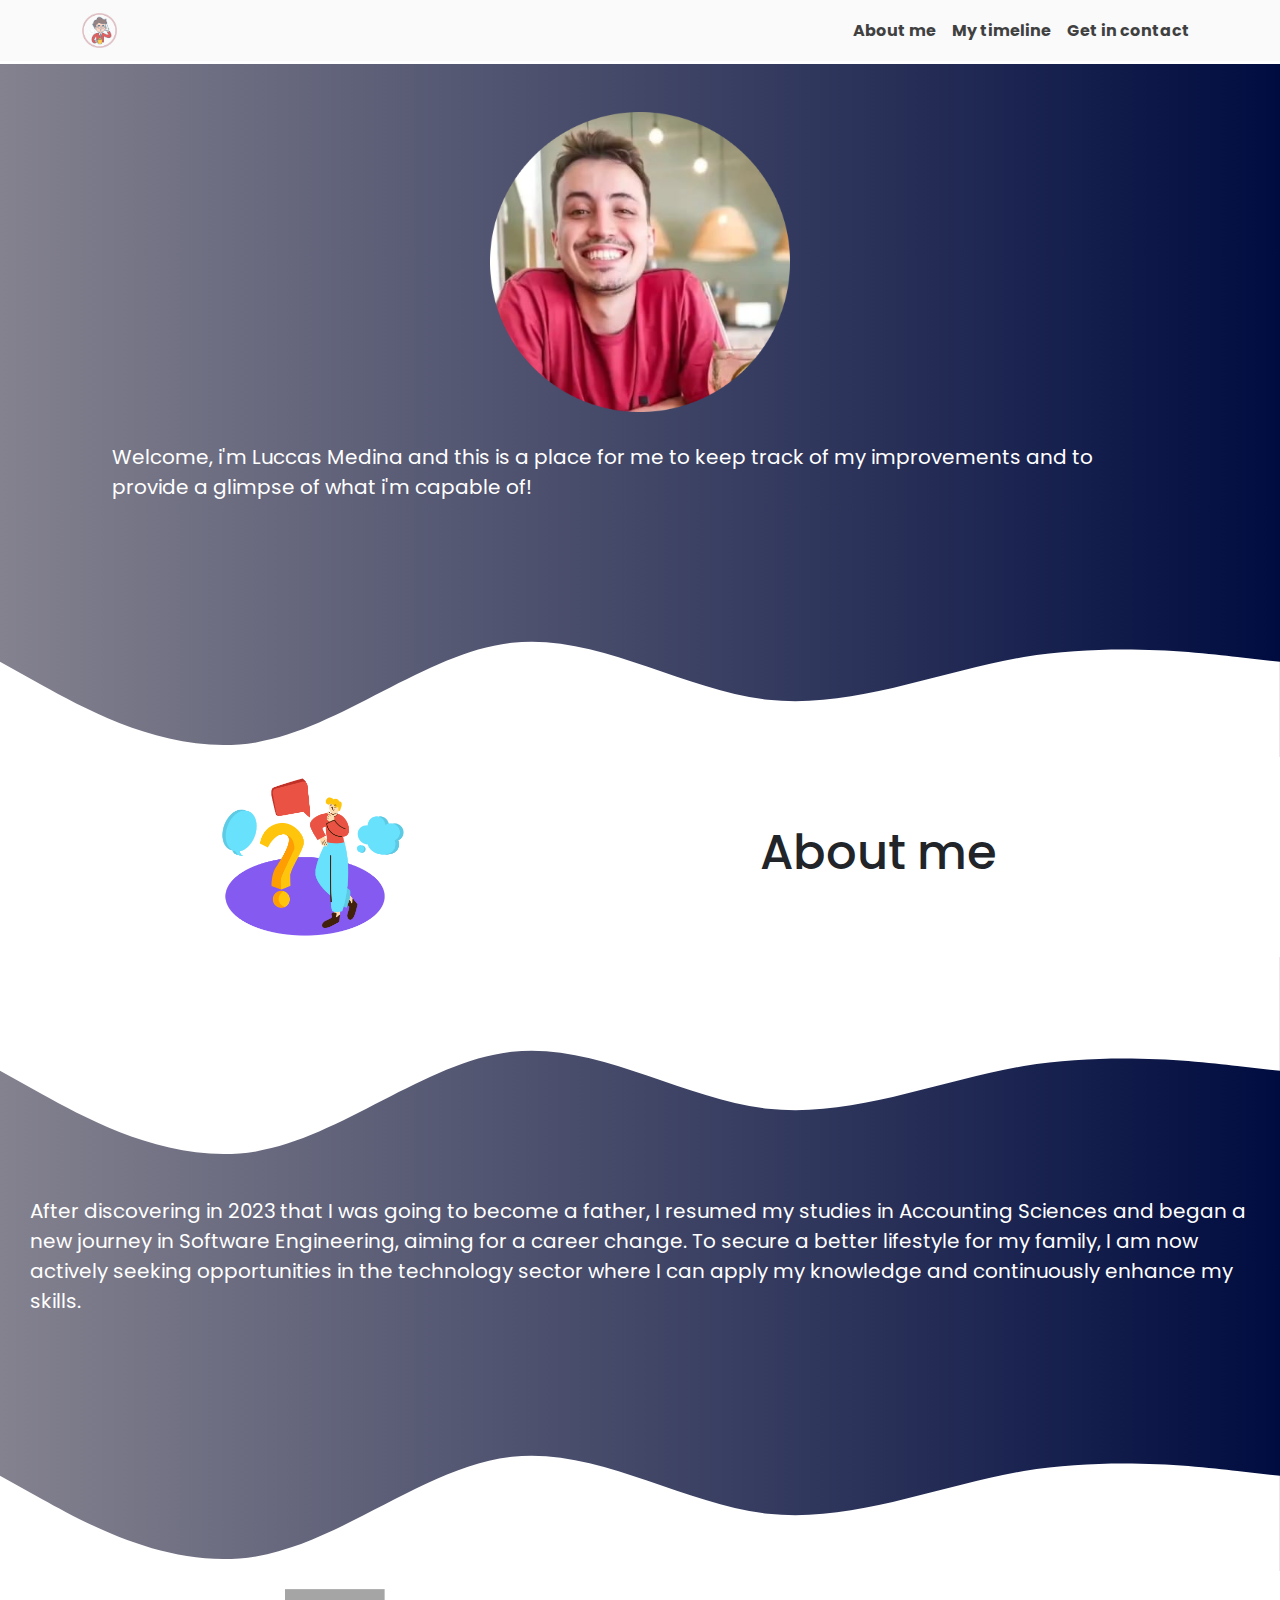
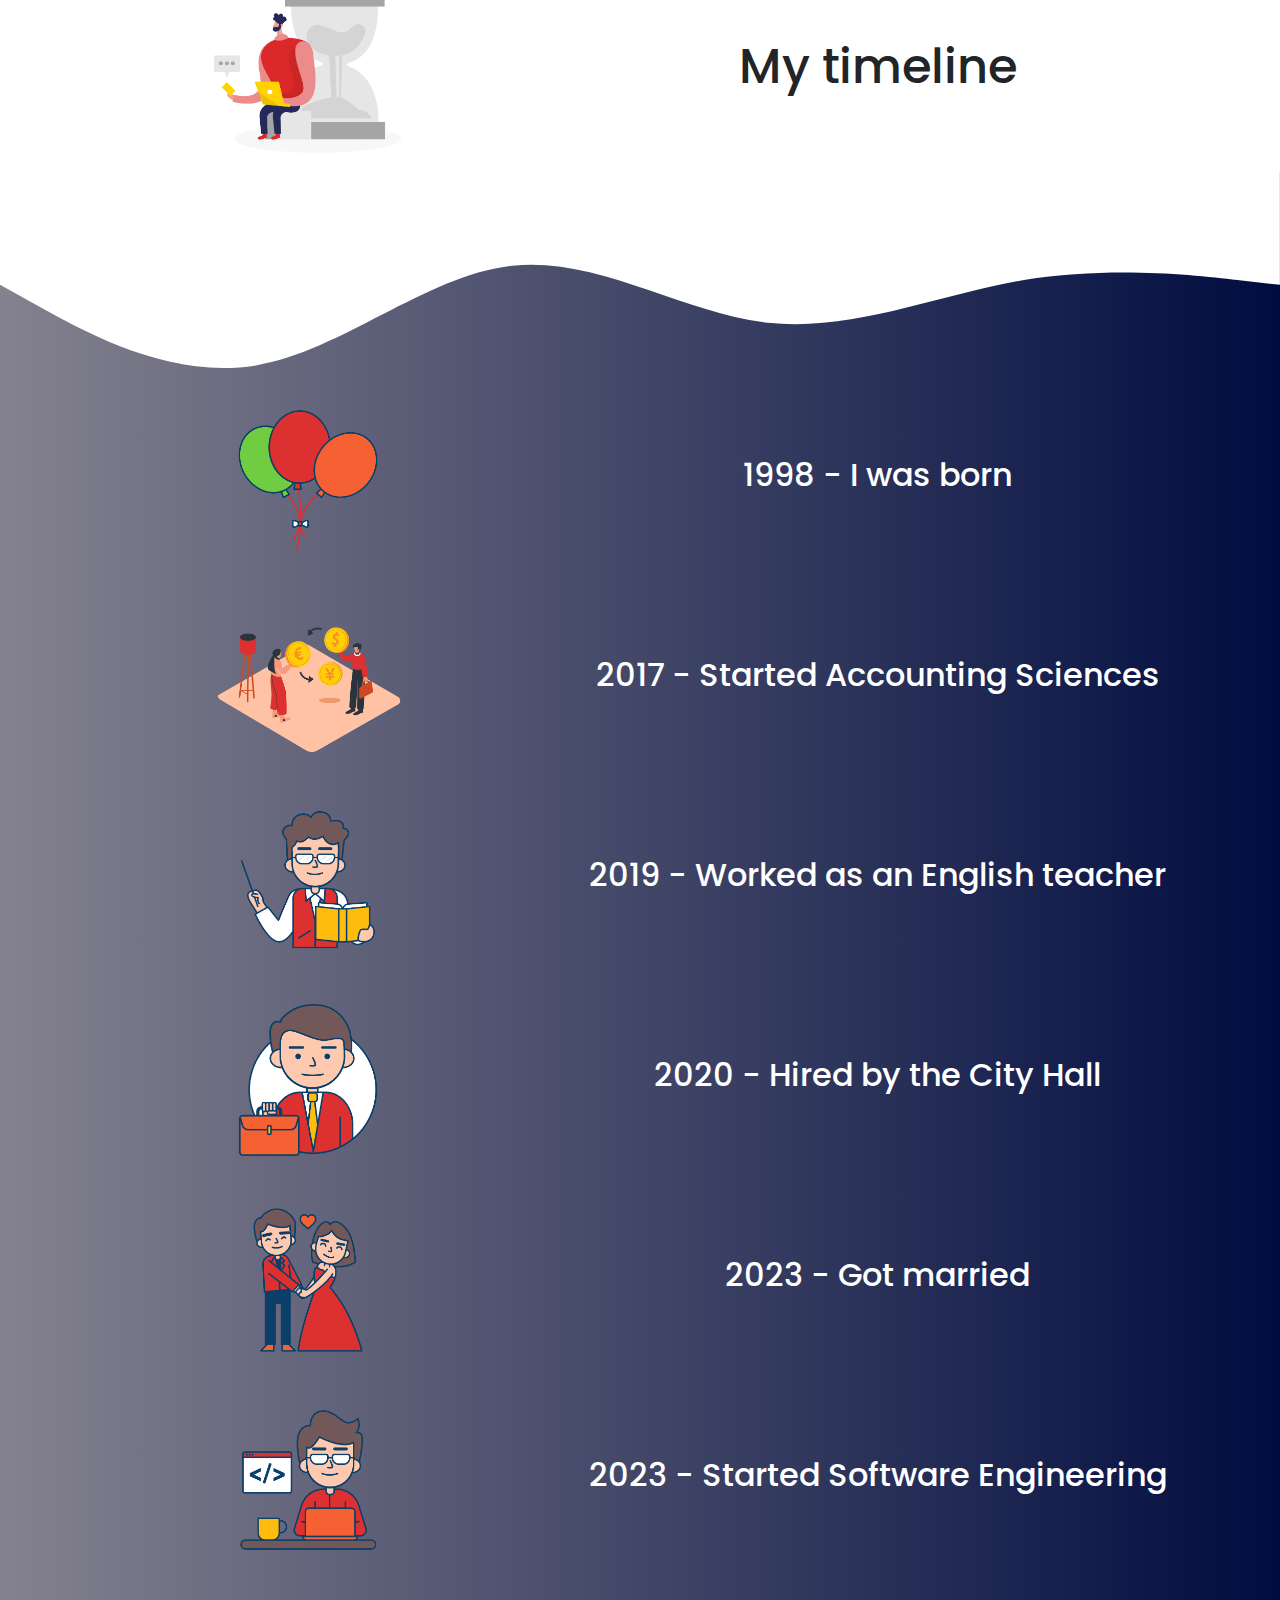
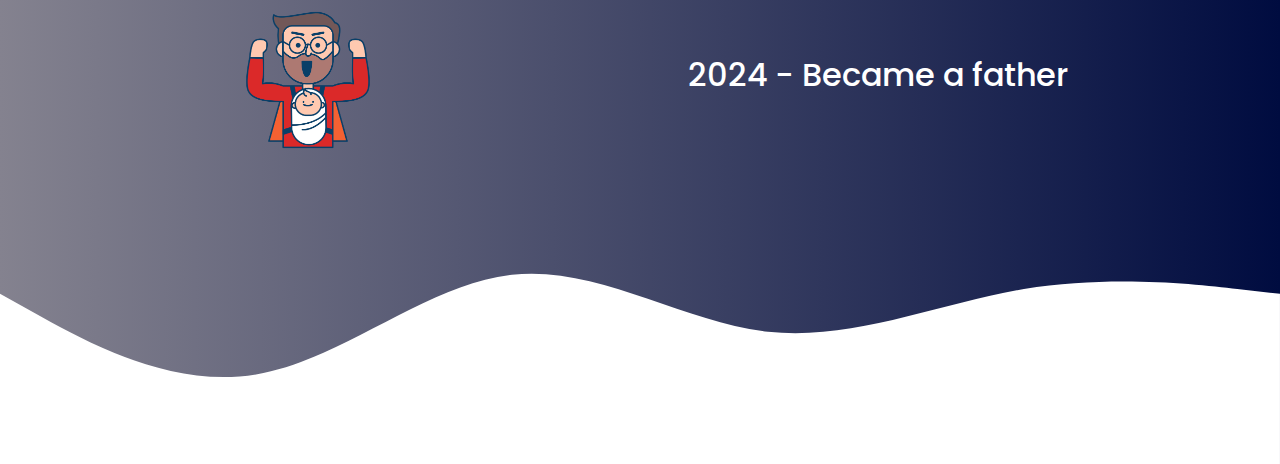
==== Bootstrap CV - Luccas Medina.html @ ba47df58 "teste" ====
<!DOCTYPE html>
<html lang="en">
<head>
    <meta charset="UTF-8">
    <meta name="viewport" content="width=device-width, initial-scale=1.0">
    <title>Portfolio</title>
    <link rel="stylesheet" href="assets/css/bootstrap.min.css"/>
    <link rel="stylesheet" href="assets/css/cv_styles.css"/>
    <link rel="preconnect" href="https://fonts.googleapis.com">
    <link rel="preconnect" href="https://fonts.gstatic.com" crossorigin>
    <link href="https://fonts.googleapis.com/css2?family=Poppins:wght@200&display=swap" rel="stylesheet">
</head>
<body>
    <nav class="opacity-75 navbar navbar-expand-lg bg-body-tertiary fixed-top">
        <div class="container">
          <a class="navbar-brand" href="#"><img src="me.png" height="35px" alt=""> </a>
          <button class="navbar-toggler" type="button" data-bs-toggle="collapse" data-bs-target="#navbarNav" aria-controls="navbarNav" aria-expanded="false" aria-label="Toggle navigation">
            <span class="navbar-toggler-icon"></span>
          </button>
          <div class="collapse navbar-collapse justify-content-end" id="navbarNav">
            <ul class="navbar-nav" >
              <li class="nav-item" >
                <a class="nav-link active" aria-current="page" href="#about-me">About me</a>
              </li>
              <li class="nav-item">
                <a class="nav-link active" href="#timeline">My timeline</a>
              </li>
              <li class="nav-item">
                <a class="nav-link active" href="https://wa.me/+5533999837965">Get in contact</a>
              </li>
            </ul>
          </div>
        </div>
    </nav>
        <header class="page-header gradient">
            <div class="container pt-5 ">
                <div class="row align-items-center ">
                    <div class="col-md-12 d-flex justify-content-center">
                        <img src="profile_photo.png" height="300px" alt="Header image">
                    </div>
                    <div class="col-md-12 animated-text justify-content-center">
                        <p>
                            Welcome, i'm Luccas Medina and this is a place for me to keep track of my improvements and to provide a glimpse of what i'm capable of!
                        </p>
                    </div>
                </div>
            </div>
            <svg xmlns="http://www.w3.org/2000/svg" viewBox="0 0 1440 235"><path fill="#fff" fill-opacity="1" d="M0,128L48,154.7C96,181,192,235,288,218.7C384,203,480,117,576,106.7C672,96,768,160,864,170.7C960,181,1056,139,1152,122.7C1248,107,1344,117,1392,122.7L1440,128L1440,320L1392,320C1344,320,1248,320,1152,320C1056,320,960,320,864,320C768,320,672,320,576,320C480,320,384,320,288,320C192,320,96,320,48,320L0,320Z"></path></svg>
        </header>
        <div id="about-me" class="container">
          <div class="row align-items-center ">
              <div class="col-md-5 d-flex justify-content-center">
                <img src="about-me.png" height="200px" alt="About Me">
              </div>
              <div class="col-md-7 d-flex justify-content-center">
                  <h1>About me</h1>
              </div>
          </div>
        </div>
        <section class="gradient content">
          <svg xmlns="http://www.w3.org/2000/svg" viewBox="0 0 1440 235"><path fill="#fff" fill-opacity="1" d="M0,128L48,154.7C96,181,192,235,288,218.7C384,203,480,117,576,106.7C672,96,768,160,864,170.7C960,181,1056,139,1152,122.7C1248,107,1344,117,1392,122.7L1440,128L1440,0L1392,0C1344,0,1248,0,1152,0C1056,0,960,0,864,0C768,0,672,0,576,0C480,0,384,0,288,0C192,0,96,0,48,0L0,0Z"></path></svg>
                <div class="col-md-12">
                    <p>
                        After discovering in 2023 that I was going to become a father, I resumed my studies in Accounting Sciences and began a new journey in Software Engineering, aiming for a career change. To secure a better lifestyle for my family, I am now actively seeking opportunities in the technology sector where I can apply my knowledge and continuously enhance my skills.
                    </p>
                </div>
                <svg xmlns="http://www.w3.org/2000/svg" viewBox="0 0 1440 235"><path fill="#fff" fill-opacity="1" d="M0,128L48,154.7C96,181,192,235,288,218.7C384,203,480,117,576,106.7C672,96,768,160,864,170.7C960,181,1056,139,1152,122.7C1248,107,1344,117,1392,122.7L1440,128L1440,320L1392,320C1344,320,1248,320,1152,320C1056,320,960,320,864,320C768,320,672,320,576,320C480,320,384,320,288,320C192,320,96,320,48,320L0,320Z"></path></svg>
              </section>
        <div id="timeline" class="container">
          <div class="row align-items-center ">
              <div class="col-md-5 d-flex justify-content-center">
                <img src="timeline.png" height="200px" alt="Timeline">
              </div>
              <div class="col-md-7 d-flex justify-content-center">
                  <h1>My timeline</h1>
              </div>
          </div>
        </div>
        <section class="gradient content">
          <svg xmlns="http://www.w3.org/2000/svg" viewBox="0 0 1440 235"><path fill="#fff" fill-opacity="1" d="M0,128L48,154.7C96,181,192,235,288,218.7C384,203,480,117,576,106.7C672,96,768,160,864,170.7C960,181,1056,139,1152,122.7C1248,107,1344,117,1392,122.7L1440,128L1440,0L1392,0C1344,0,1248,0,1152,0C1056,0,960,0,864,0C768,0,672,0,576,0C480,0,384,0,288,0C192,0,96,0,48,0L0,0Z"></path></svg>
          <div class="container">
            <div class="row align-items-center ">
                <div class="col-md-5 d-flex justify-content-center">
                  <img src="born.png" height="200px" alt="Born">
                </div>
                <div class="col-md-7 d-flex justify-content-center">
                    <h2>1998 - I was born</h2>
                </div>
            </div>
          </div>
          <div class="container">
            <div class="row align-items-center ">
                <div class="col-md-5 d-flex justify-content-center">
                  <img src="money-3.png" height="200px" alt="Money">
                </div>
                <div class="col-md-7 d-flex justify-content-center">
                    <h2>2017 - Started Accounting Sciences</h2>
                </div>
            </div>
          </div>
          <div class="container">
            <div class="row align-items-center ">
                <div class="col-md-5 d-flex justify-content-center">
                  <img src="teacher.png" height="200px" alt="Teacher">
                </div>
                <div class="col-md-7 d-flex justify-content-center">
                    <h2>2019 - Worked as an English teacher</h2>
                </div>
            </div>
          </div>
          <div class="container">
            <div class="row align-items-center ">
                <div class="col-md-5 d-flex justify-content-center">
                  <img src="work.png" height="200px" alt="Work">
                </div>
                <div class="col-md-7 d-flex justify-content-center">
                    <h2>2020 - Hired by the City Hall</h2>
                </div>
            </div>
          </div>
          <div class="container">
            <div class="row align-items-center ">
                <div class="col-md-5 d-flex justify-content-center">
                  <img src="couple.png" height="200px" alt="Married">
                </div>
                <div class="col-md-7 d-flex justify-content-center">
                    <h2>2023 - Got married</h2>
                </div>
            </div>
          </div>
          <div class="container">
            <div class="row align-items-center ">
                <div class="col-md-5 d-flex justify-content-center">
                  <img src="coding-1.png" height="200px" alt="Coding">
                </div>
                <div class="col-md-7 d-flex justify-content-center">
                    <h2>2023 - Started Software Engineering</h2>
                </div>
            </div>
          </div>
          <div class="container">
            <div class="row align-items-center ">
                <div class="col-md-5 d-flex justify-content-center">
                  <img src="dad.png" height="200px" alt="Dad">
                </div>
                <div class="col-md-7 d-flex justify-content-center">
                    <h2>2024 - Became a father</h2>
                </div>
            </div>
          </div>
          <svg xmlns="http://www.w3.org/2000/svg" viewBox="0 0 1440 320"><path fill="#fff" fill-opacity="1" d="M0,128L48,154.7C96,181,192,235,288,218.7C384,203,480,117,576,106.7C672,96,768,160,864,170.7C960,181,1056,139,1152,122.7C1248,107,1344,117,1392,122.7L1440,128L1440,320L1392,320C1344,320,1248,320,1152,320C1056,320,960,320,864,320C768,320,672,320,576,320C480,320,384,320,288,320C192,320,96,320,48,320L0,320Z"></path></svg>
        </section>
      <script src="js/bootstrap.min.js"></script>
</body>
</html>
---- assets/css/cv_styles.css ----
html,
body {
    height: 100%;
    font-size: 1rem;
    font-family: "Poppins", sans-serif;
}

.nav-link {
    font-weight: bold;
    color: #000;
    padding-left: 40px;
}

.nav-link:hover {
    color: #22074e; 
    transform: scale(1.2);
    border-bottom: 2px solid #190e49;
}

.gradient {
    background: #F0F2F0; 
background: -webkit-linear-gradient(to right, #84828f, #000C40);  /* Chrome 10-25, Safari 5.1-6 */
background: linear-gradient(to right, #84828f, #000C40); /* W3C, IE 10+/ Edge, Firefox 16+, Chrome 26+, Opera 12+, Safari 7+ */
}

.page-header{
    margin-top: 4rem;
    color: white;
    font-size: 1.25rem;
}

@keyframes fadeIn {
    from { opacity: 0; }
    to { opacity: 1; }
}
.animated-text {
    animation: fadeIn 2s ease-in-out;
}

.content{
    color: white;
    font-size: 1.25rem;
}
    
h1{
    font-size: 3rem;
    padding: 30px;
}

p {
    padding: 30px;
}
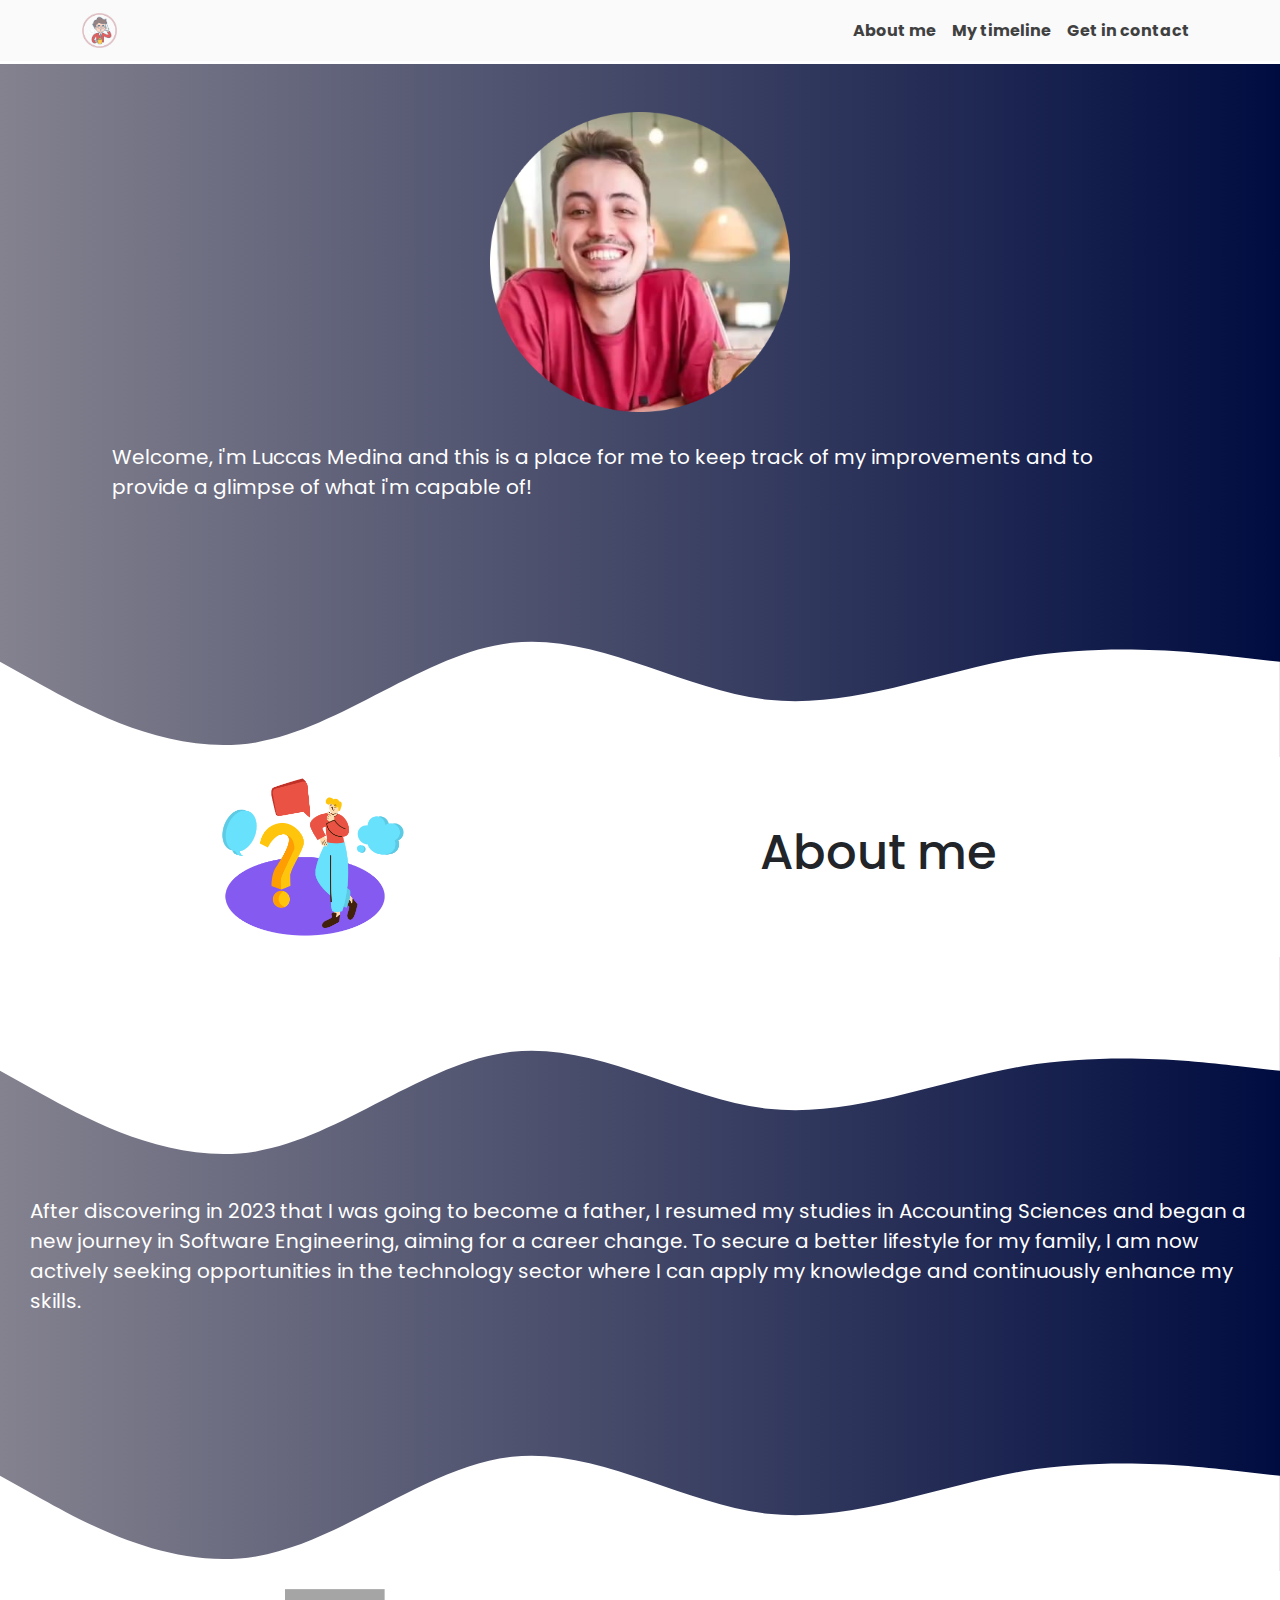
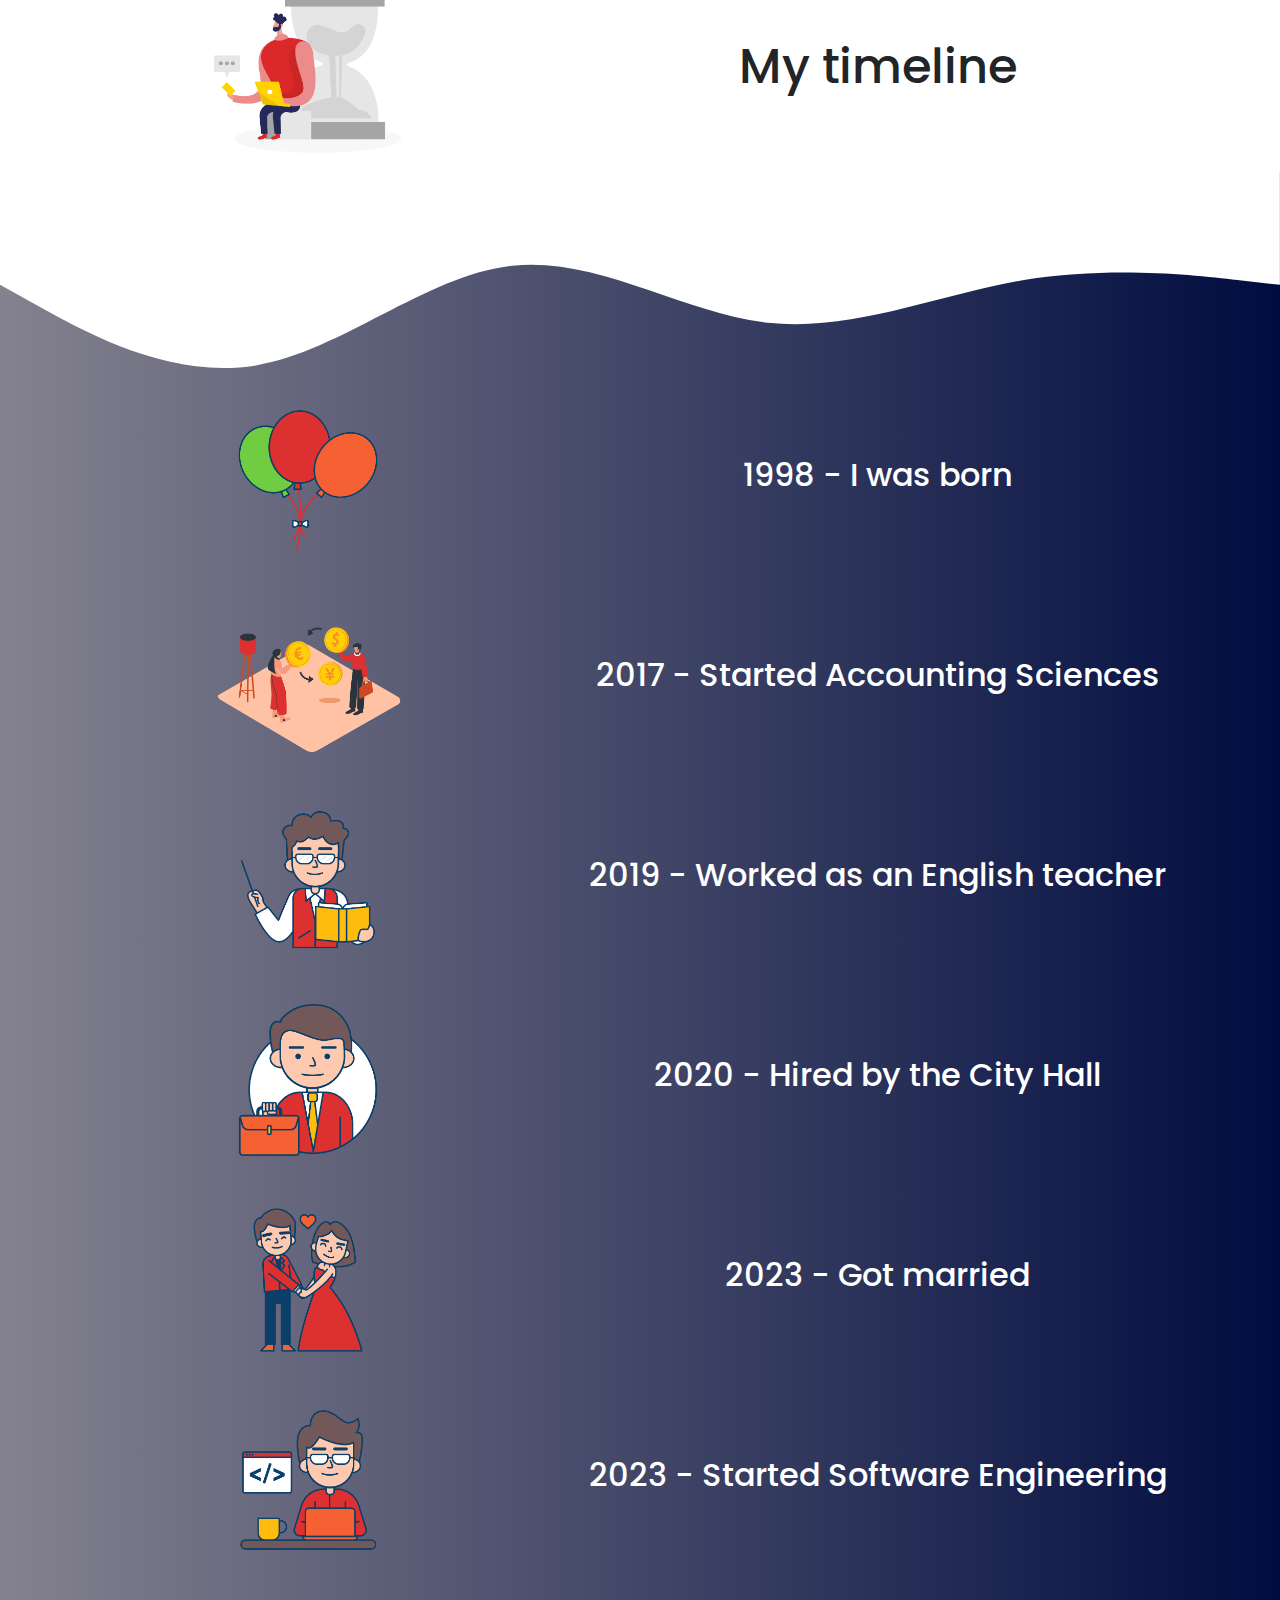
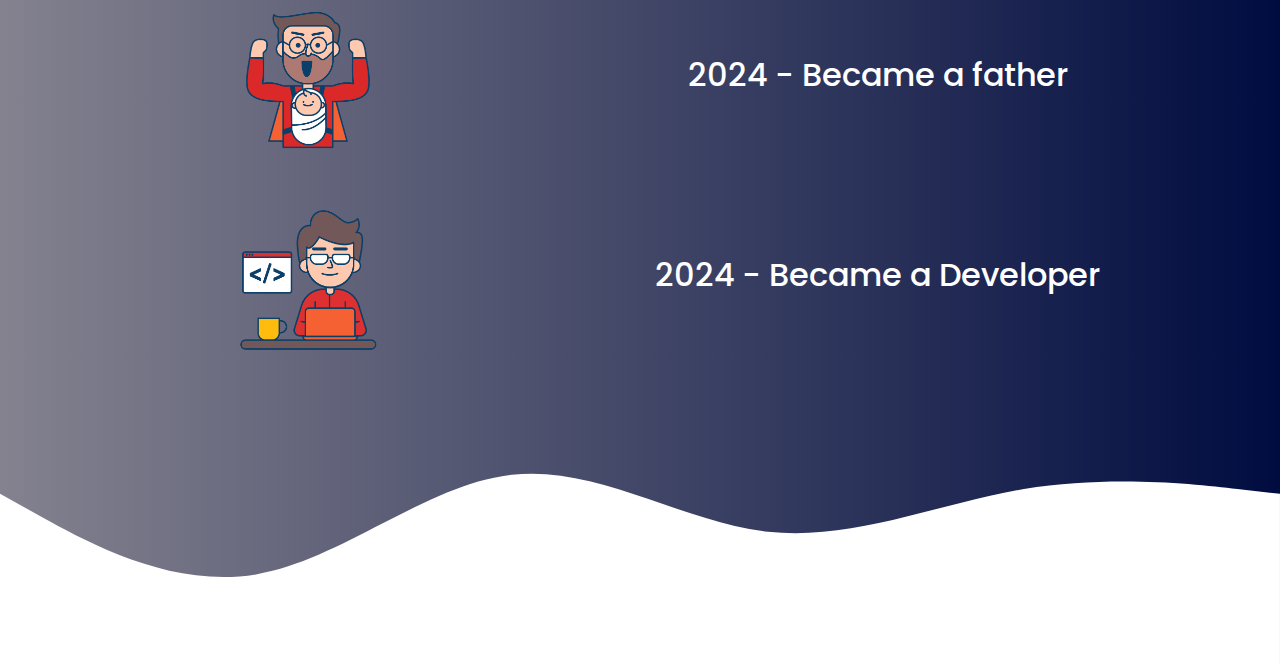
==== commit dcf220f2: "inclusão Dev" ====
--- a/Bootstrap CV - Luccas Medina.html
+++ b/Bootstrap CV - Luccas Medina.html
@@ -13,7 +13,7 @@
 <body>
     <nav class="opacity-75 navbar navbar-expand-lg bg-body-tertiary fixed-top">
         <div class="container">
-          <a class="navbar-brand" href="#"><img src="me.png" height="35px" alt=""> </a>
+          <a class="navbar-brand" href="#"><img src="assets/images/me.png" height="35px" alt=""> </a>
           <button class="navbar-toggler" type="button" data-bs-toggle="collapse" data-bs-target="#navbarNav" aria-controls="navbarNav" aria-expanded="false" aria-label="Toggle navigation">
             <span class="navbar-toggler-icon"></span>
           </button>
@@ -26,7 +26,7 @@
                 <a class="nav-link active" href="#timeline">My timeline</a>
               </li>
               <li class="nav-item">
-                <a class="nav-link active" href="https://wa.me/+5533999837965">Get in contact</a>
+                <a class="nav-link active" target=”_blank” href="https://wa.me/+5533999837965">Get in contact</a>
               </li>
             </ul>
           </div>
@@ -36,7 +36,7 @@
             <div class="container pt-5 ">
                 <div class="row align-items-center ">
                     <div class="col-md-12 d-flex justify-content-center">
-                        <img src="profile_photo.png" height="300px" alt="Header image">
+                        <img src="assets/images/profile_photo.png" height="300px" alt="Header image">
                     </div>
                     <div class="col-md-12 animated-text justify-content-center">
                         <p>
@@ -50,7 +50,7 @@
         <div id="about-me" class="container">
           <div class="row align-items-center ">
               <div class="col-md-5 d-flex justify-content-center">
-                <img src="about-me.png" height="200px" alt="About Me">
+                <img src="assets/images/about-me.png" height="200px" alt="About Me">
               </div>
               <div class="col-md-7 d-flex justify-content-center">
                   <h1>About me</h1>
@@ -69,7 +69,7 @@
         <div id="timeline" class="container">
           <div class="row align-items-center ">
               <div class="col-md-5 d-flex justify-content-center">
-                <img src="timeline.png" height="200px" alt="Timeline">
+                <img src="assets/images/timeline.png" height="200px" alt="Timeline">
               </div>
               <div class="col-md-7 d-flex justify-content-center">
                   <h1>My timeline</h1>
@@ -81,7 +81,7 @@
           <div class="container">
             <div class="row align-items-center ">
                 <div class="col-md-5 d-flex justify-content-center">
-                  <img src="born.png" height="200px" alt="Born">
+                  <img src="assets/images/born.png" height="200px" alt="Born">
                 </div>
                 <div class="col-md-7 d-flex justify-content-center">
                     <h2>1998 - I was born</h2>
@@ -91,7 +91,7 @@
           <div class="container">
             <div class="row align-items-center ">
                 <div class="col-md-5 d-flex justify-content-center">
-                  <img src="money-3.png" height="200px" alt="Money">
+                  <img src="assets/images/money-3.png" height="200px" alt="Money">
                 </div>
                 <div class="col-md-7 d-flex justify-content-center">
                     <h2>2017 - Started Accounting Sciences</h2>
@@ -101,7 +101,7 @@
           <div class="container">
             <div class="row align-items-center ">
                 <div class="col-md-5 d-flex justify-content-center">
-                  <img src="teacher.png" height="200px" alt="Teacher">
+                  <img src="assets/images/teacher.png" height="200px" alt="Teacher">
                 </div>
                 <div class="col-md-7 d-flex justify-content-center">
                     <h2>2019 - Worked as an English teacher</h2>
@@ -111,7 +111,7 @@
           <div class="container">
             <div class="row align-items-center ">
                 <div class="col-md-5 d-flex justify-content-center">
-                  <img src="work.png" height="200px" alt="Work">
+                  <img src="assets/images/work.png" height="200px" alt="Work">
                 </div>
                 <div class="col-md-7 d-flex justify-content-center">
                     <h2>2020 - Hired by the City Hall</h2>
@@ -121,7 +121,7 @@
           <div class="container">
             <div class="row align-items-center ">
                 <div class="col-md-5 d-flex justify-content-center">
-                  <img src="couple.png" height="200px" alt="Married">
+                  <img src="assets/images/couple.png" height="200px" alt="Married">
                 </div>
                 <div class="col-md-7 d-flex justify-content-center">
                     <h2>2023 - Got married</h2>
@@ -131,7 +131,7 @@
           <div class="container">
             <div class="row align-items-center ">
                 <div class="col-md-5 d-flex justify-content-center">
-                  <img src="coding-1.png" height="200px" alt="Coding">
+                  <img src="assets/images/coding-1.png" height="200px" alt="Coding">
                 </div>
                 <div class="col-md-7 d-flex justify-content-center">
                     <h2>2023 - Started Software Engineering</h2>
@@ -141,16 +141,26 @@
           <div class="container">
             <div class="row align-items-center ">
                 <div class="col-md-5 d-flex justify-content-center">
-                  <img src="dad.png" height="200px" alt="Dad">
+                  <img src="assets/images/dad.png" height="200px" alt="Dad">
                 </div>
                 <div class="col-md-7 d-flex justify-content-center">
                     <h2>2024 - Became a father</h2>
                 </div>
             </div>
           </div>
+          <div class="container">
+            <div class="row align-items-center ">
+                <div class="col-md-5 d-flex justify-content-center">
+                  <img src="assets/images/coding-1.png" height="200px" alt="Dev">
+                </div>
+                <div class="col-md-7 d-flex justify-content-center">
+                    <h2>2024 - Became a Developer</h2>
+                </div>
+            </div>
+          </div>
           <svg xmlns="http://www.w3.org/2000/svg" viewBox="0 0 1440 320"><path fill="#fff" fill-opacity="1" d="M0,128L48,154.7C96,181,192,235,288,218.7C384,203,480,117,576,106.7C672,96,768,160,864,170.7C960,181,1056,139,1152,122.7C1248,107,1344,117,1392,122.7L1440,128L1440,320L1392,320C1344,320,1248,320,1152,320C1056,320,960,320,864,320C768,320,672,320,576,320C480,320,384,320,288,320C192,320,96,320,48,320L0,320Z"></path></svg>
         </section>
-      <script src="js/bootstrap.min.js"></script>
+      <script src="assets/js/bootstrap.min.js"></script>
 </body>
 </html>
 
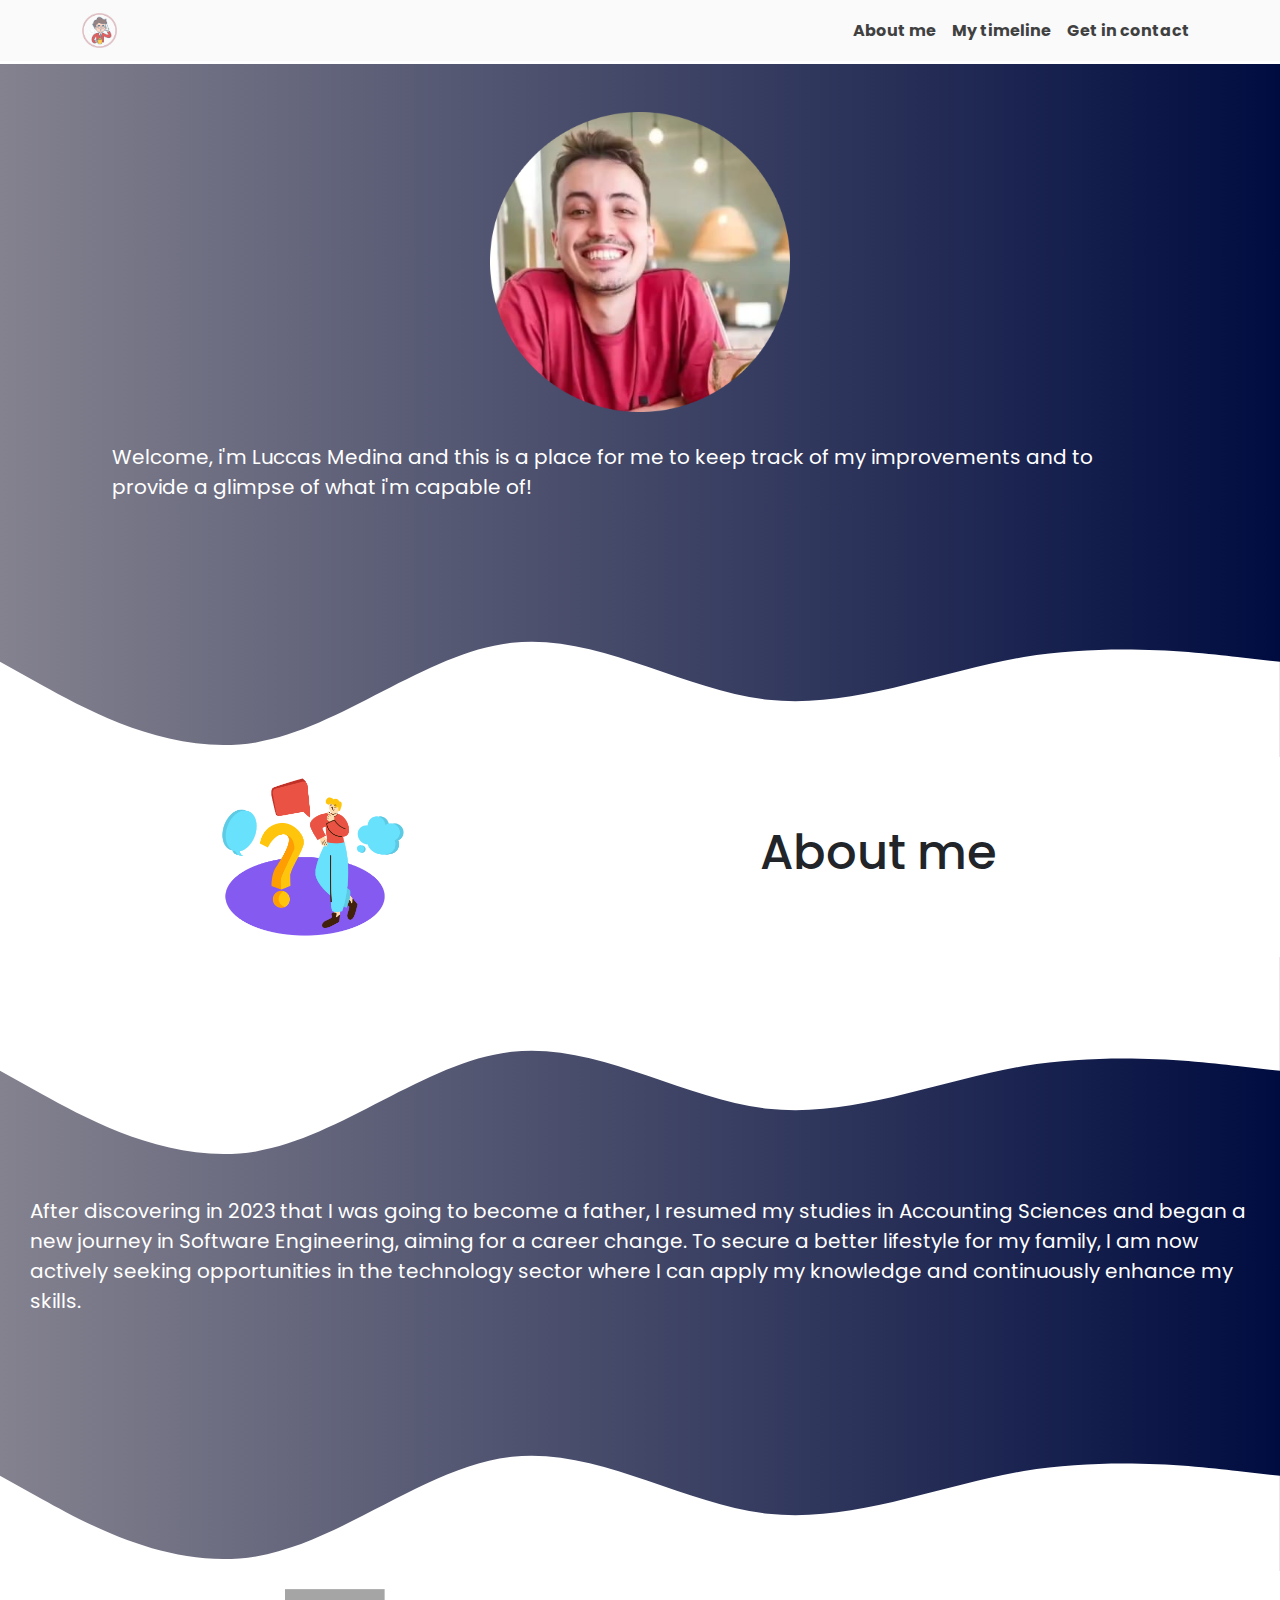
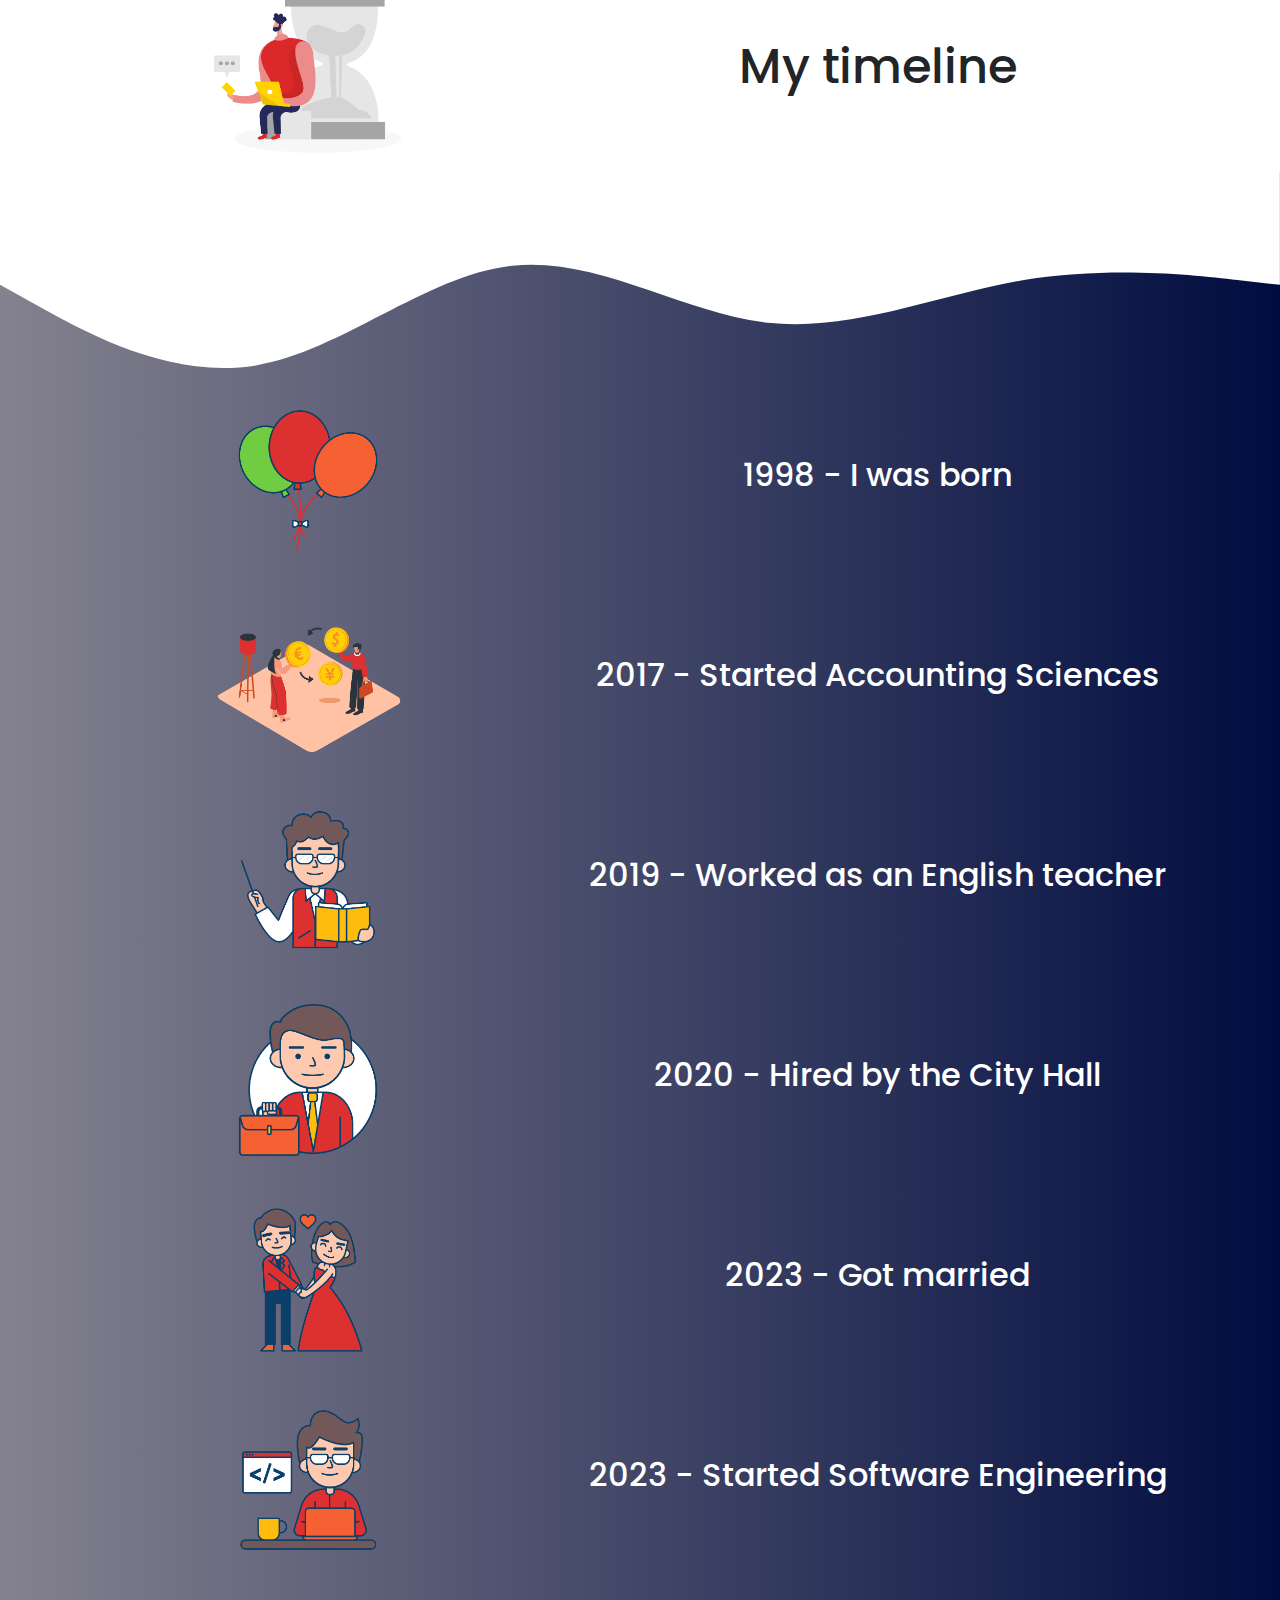
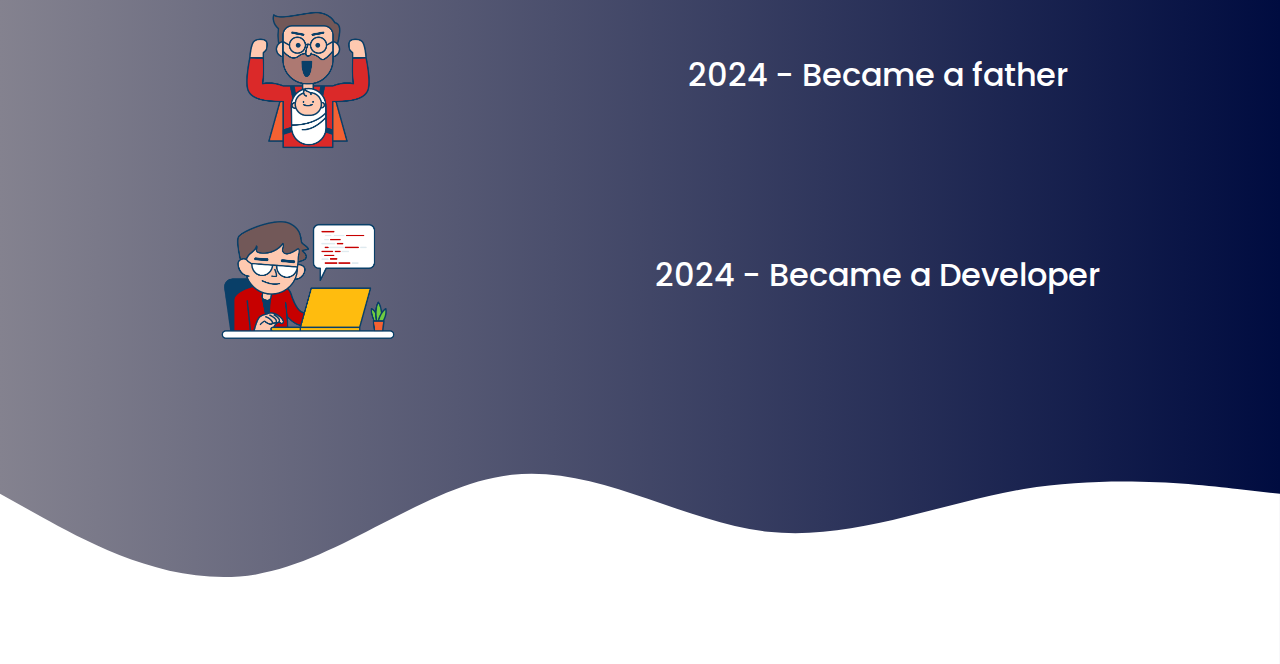
==== commit 3c459a91: "imagem nova" ====
--- a/Bootstrap CV - Luccas Medina.html
+++ b/Bootstrap CV - Luccas Medina.html
@@ -151,7 +151,7 @@
           <div class="container">
             <div class="row align-items-center ">
                 <div class="col-md-5 d-flex justify-content-center">
-                  <img src="assets/images/coding-1.png" height="200px" alt="Dev">
+                  <img src="assets/images/coding-4.png" height="200px" alt="Dev">
                 </div>
                 <div class="col-md-7 d-flex justify-content-center">
                     <h2>2024 - Became a Developer</h2>
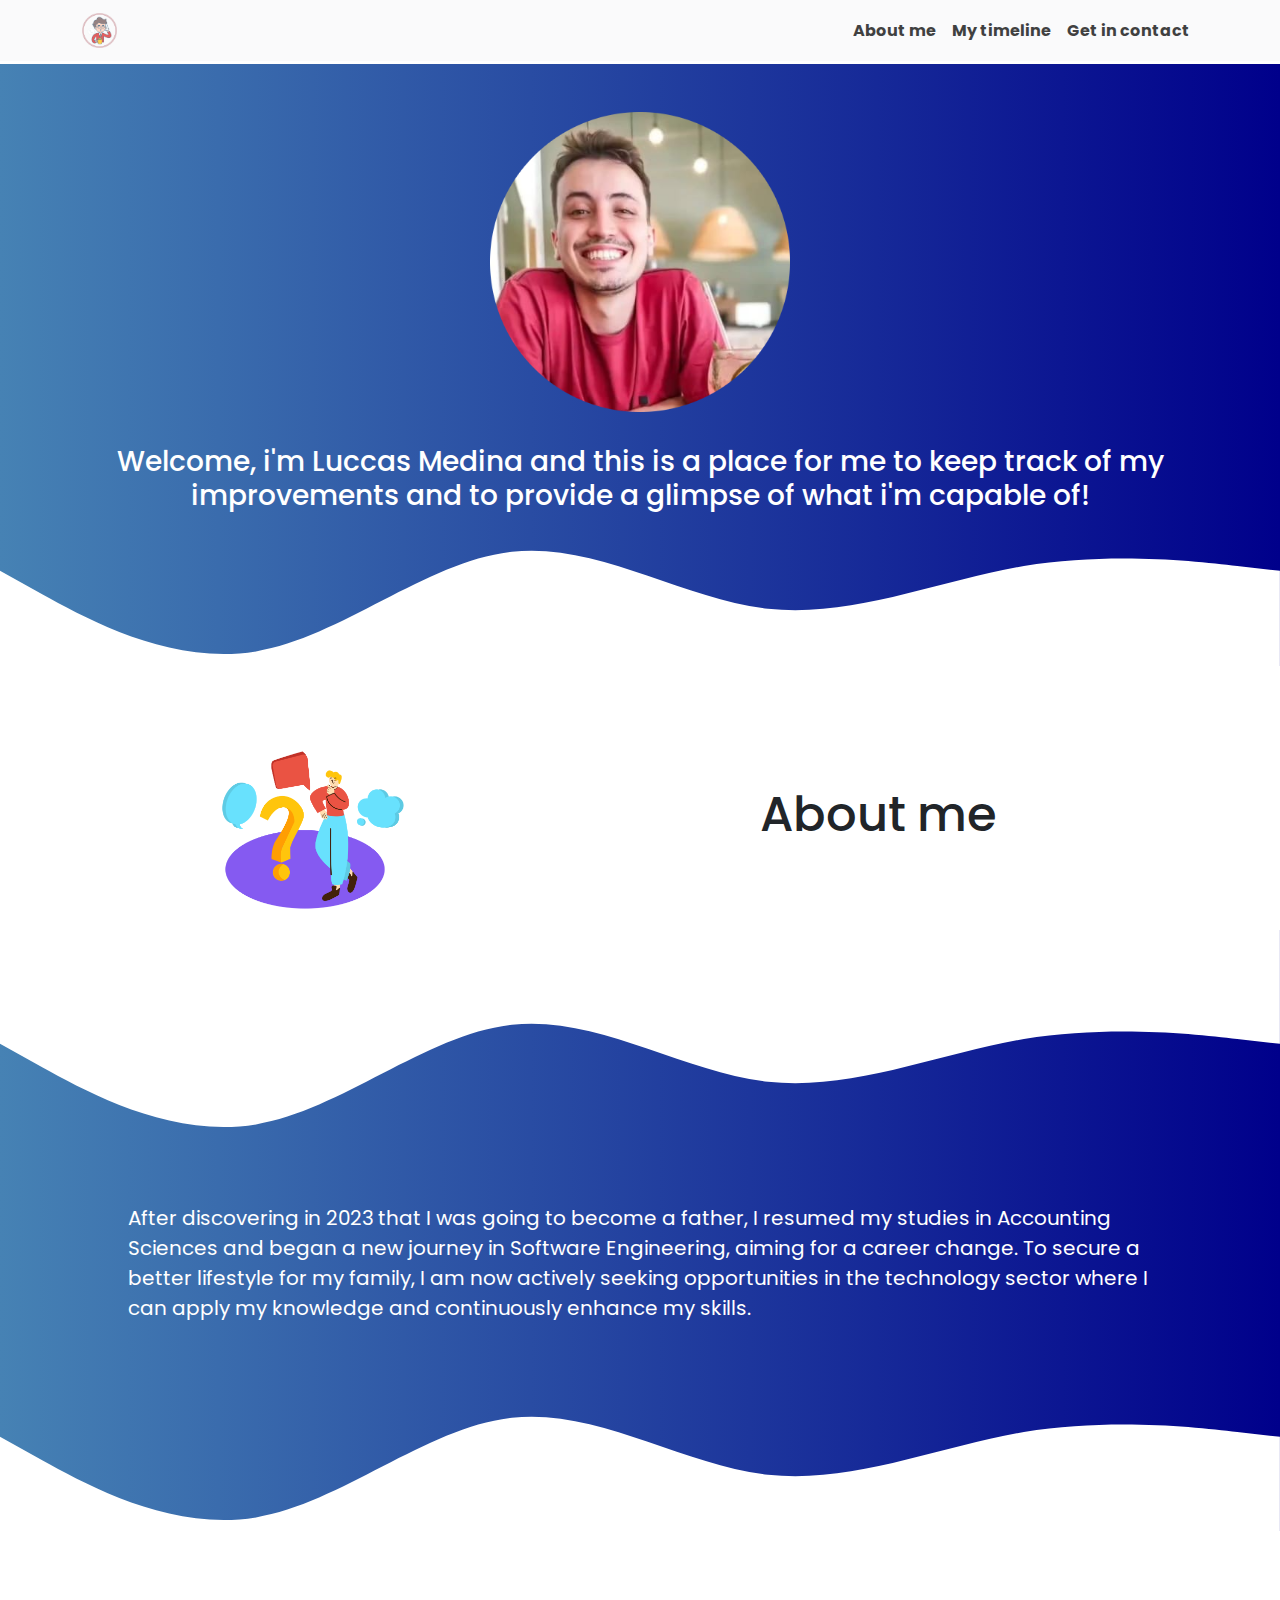
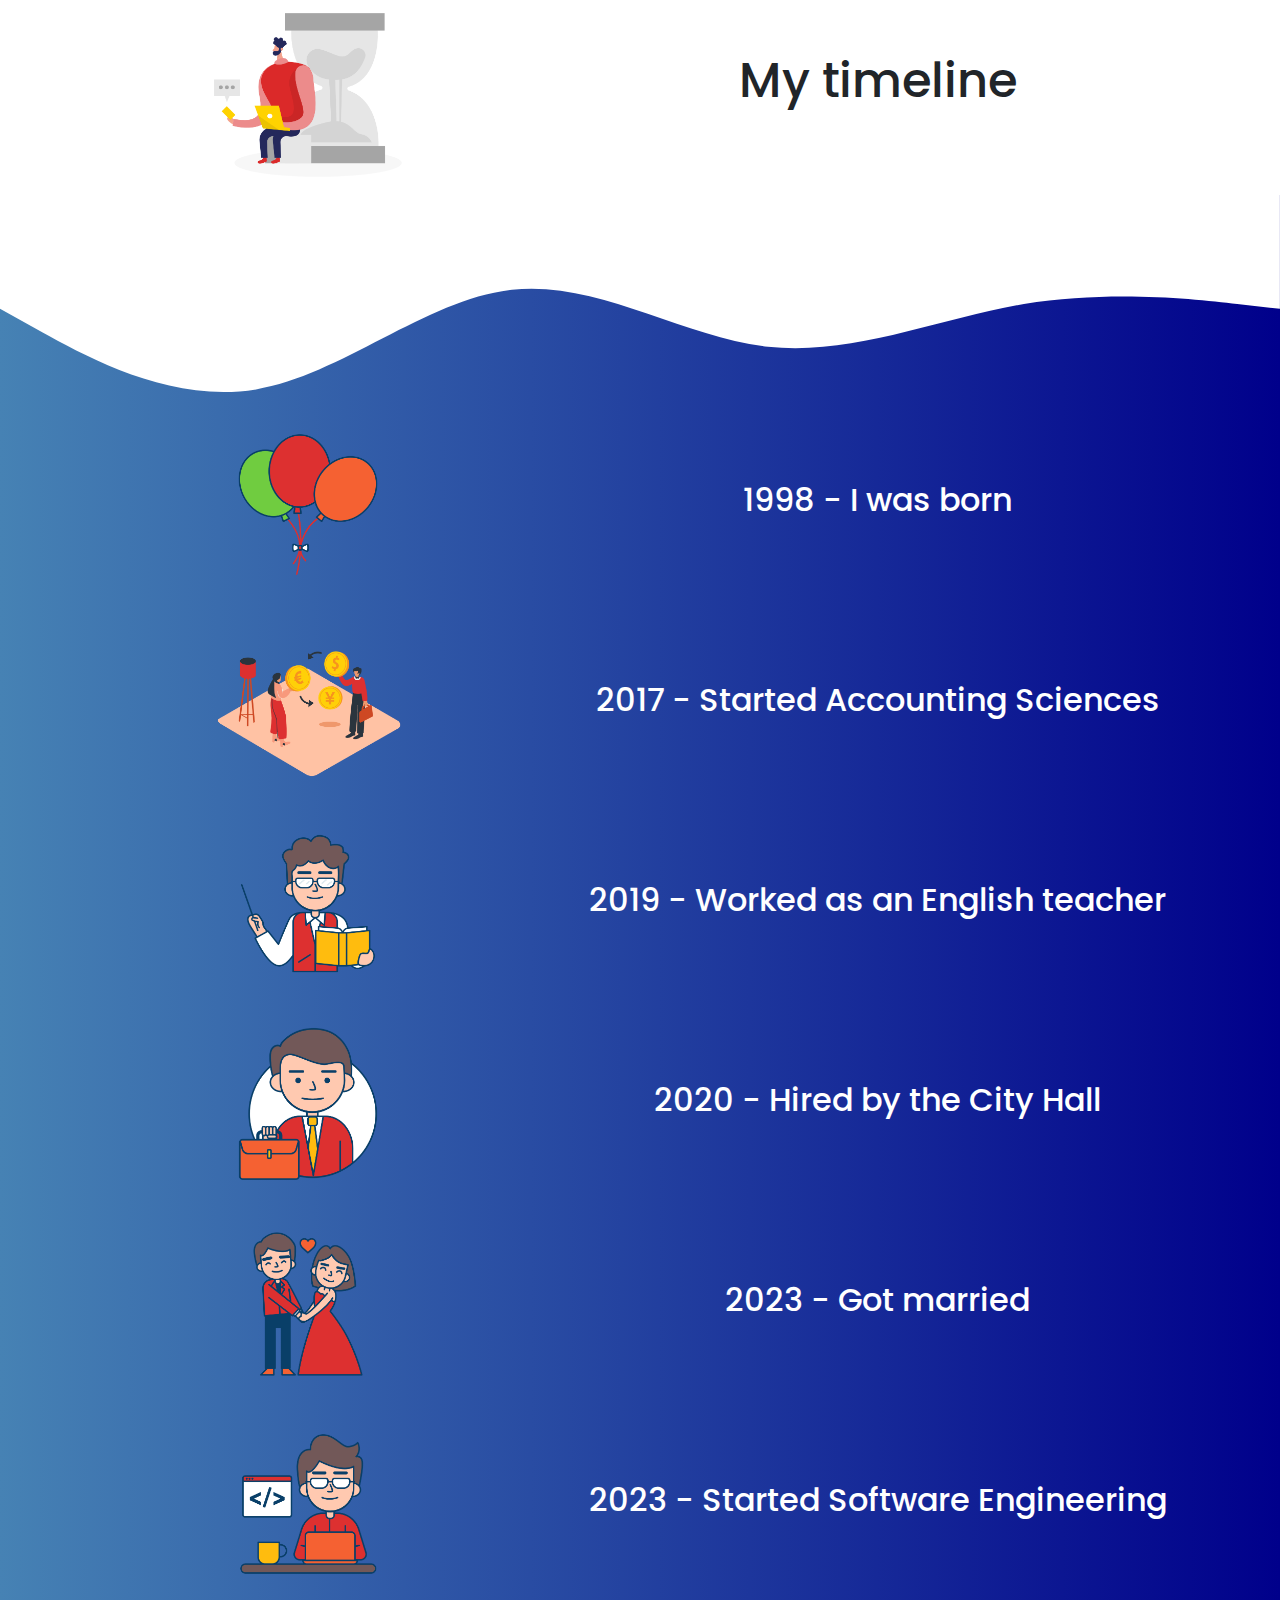
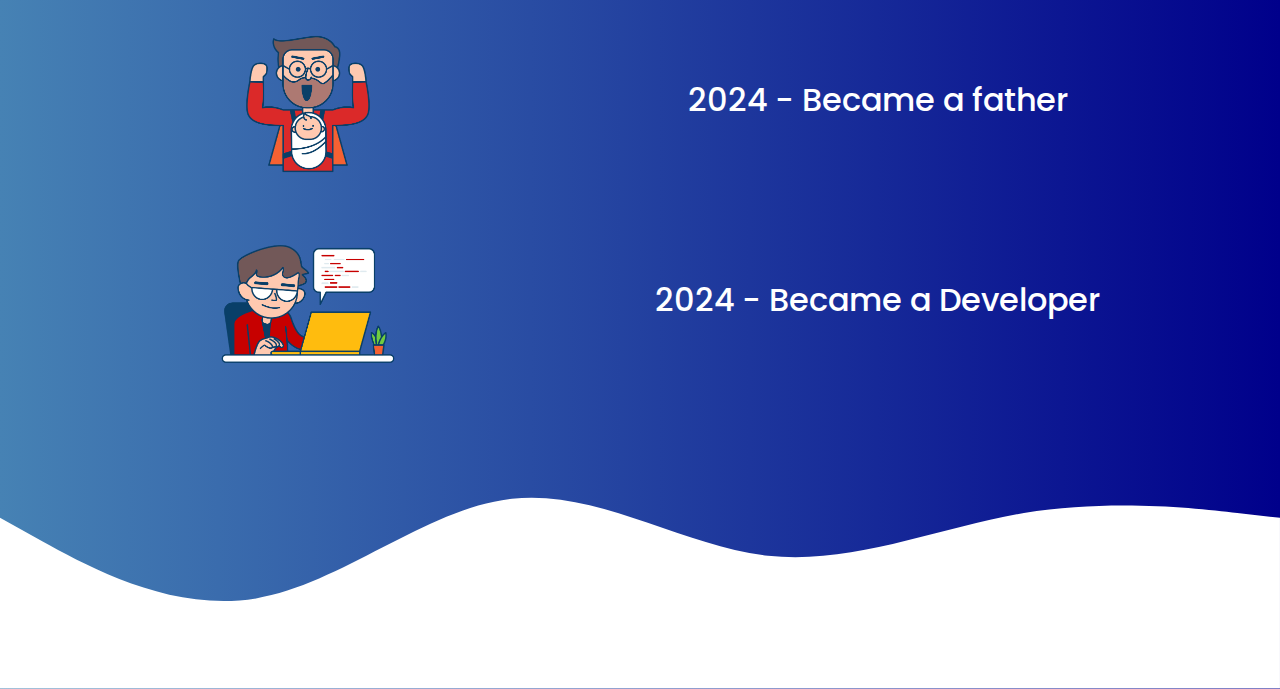
==== commit 31971eba: "alteração cor de fundo, etc" ====
--- a/Bootstrap CV - Luccas Medina.html
+++ b/Bootstrap CV - Luccas Medina.html
@@ -39,9 +39,9 @@
                         <img src="assets/images/profile_photo.png" height="300px" alt="Header image">
                     </div>
                     <div class="col-md-12 animated-text justify-content-center">
-                        <p>
+                        <h3>
                             Welcome, i'm Luccas Medina and this is a place for me to keep track of my improvements and to provide a glimpse of what i'm capable of!
-                        </p>
+                        </h3>
                     </div>
                 </div>
             </div>
--- a/assets/css/cv_styles.css
+++ b/assets/css/cv_styles.css
@@ -18,9 +18,9 @@
 }
 
 .gradient {
-    background: #F0F2F0; 
-background: -webkit-linear-gradient(to right, #84828f, #000C40);  /* Chrome 10-25, Safari 5.1-6 */
-background: linear-gradient(to right, #84828f, #000C40); /* W3C, IE 10+/ Edge, Firefox 16+, Chrome 26+, Opera 12+, Safari 7+ */
+    background: white;
+background: -webkit-linear-gradient(to right, steelblue, darkblue);  /* Chrome 10-25, Safari 5.1-6 */
+background: linear-gradient(to right, steelblue, darkblue); /* W3C, IE 10+/ Edge, Firefox 16+, Chrome 26+, Opera 12+, Safari 7+ */
 }
 
 .page-header{
@@ -44,10 +44,19 @@
     
 h1{
     font-size: 3rem;
-    padding: 30px;
+    margin-bottom: 30px;
+}
+
+h3 {
+    margin: 3% 0 -5%;
+    text-align: center;
 }
 
 p {
-    padding: 30px;
+    margin: 5% 10% 0 10%;
 }
 
+
+#about-me, #timeline {
+    margin-top: 5%;
+}
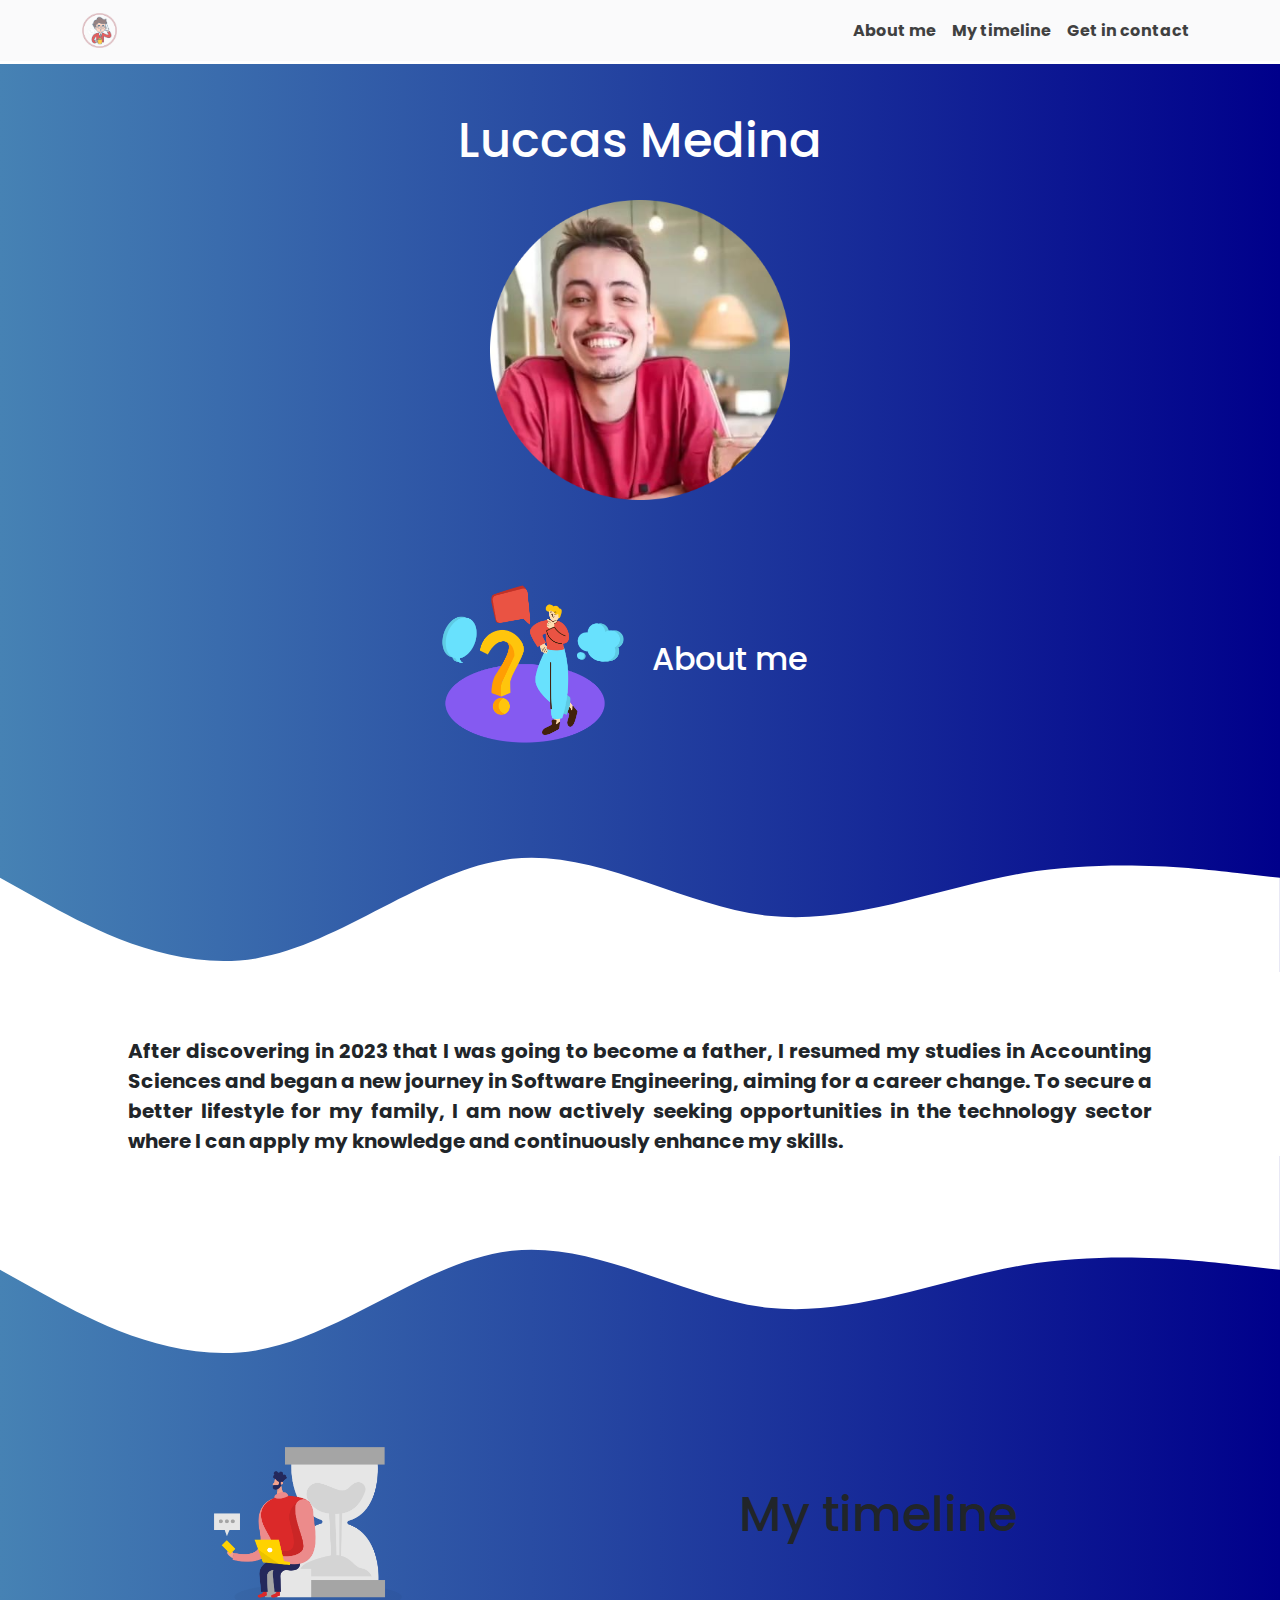
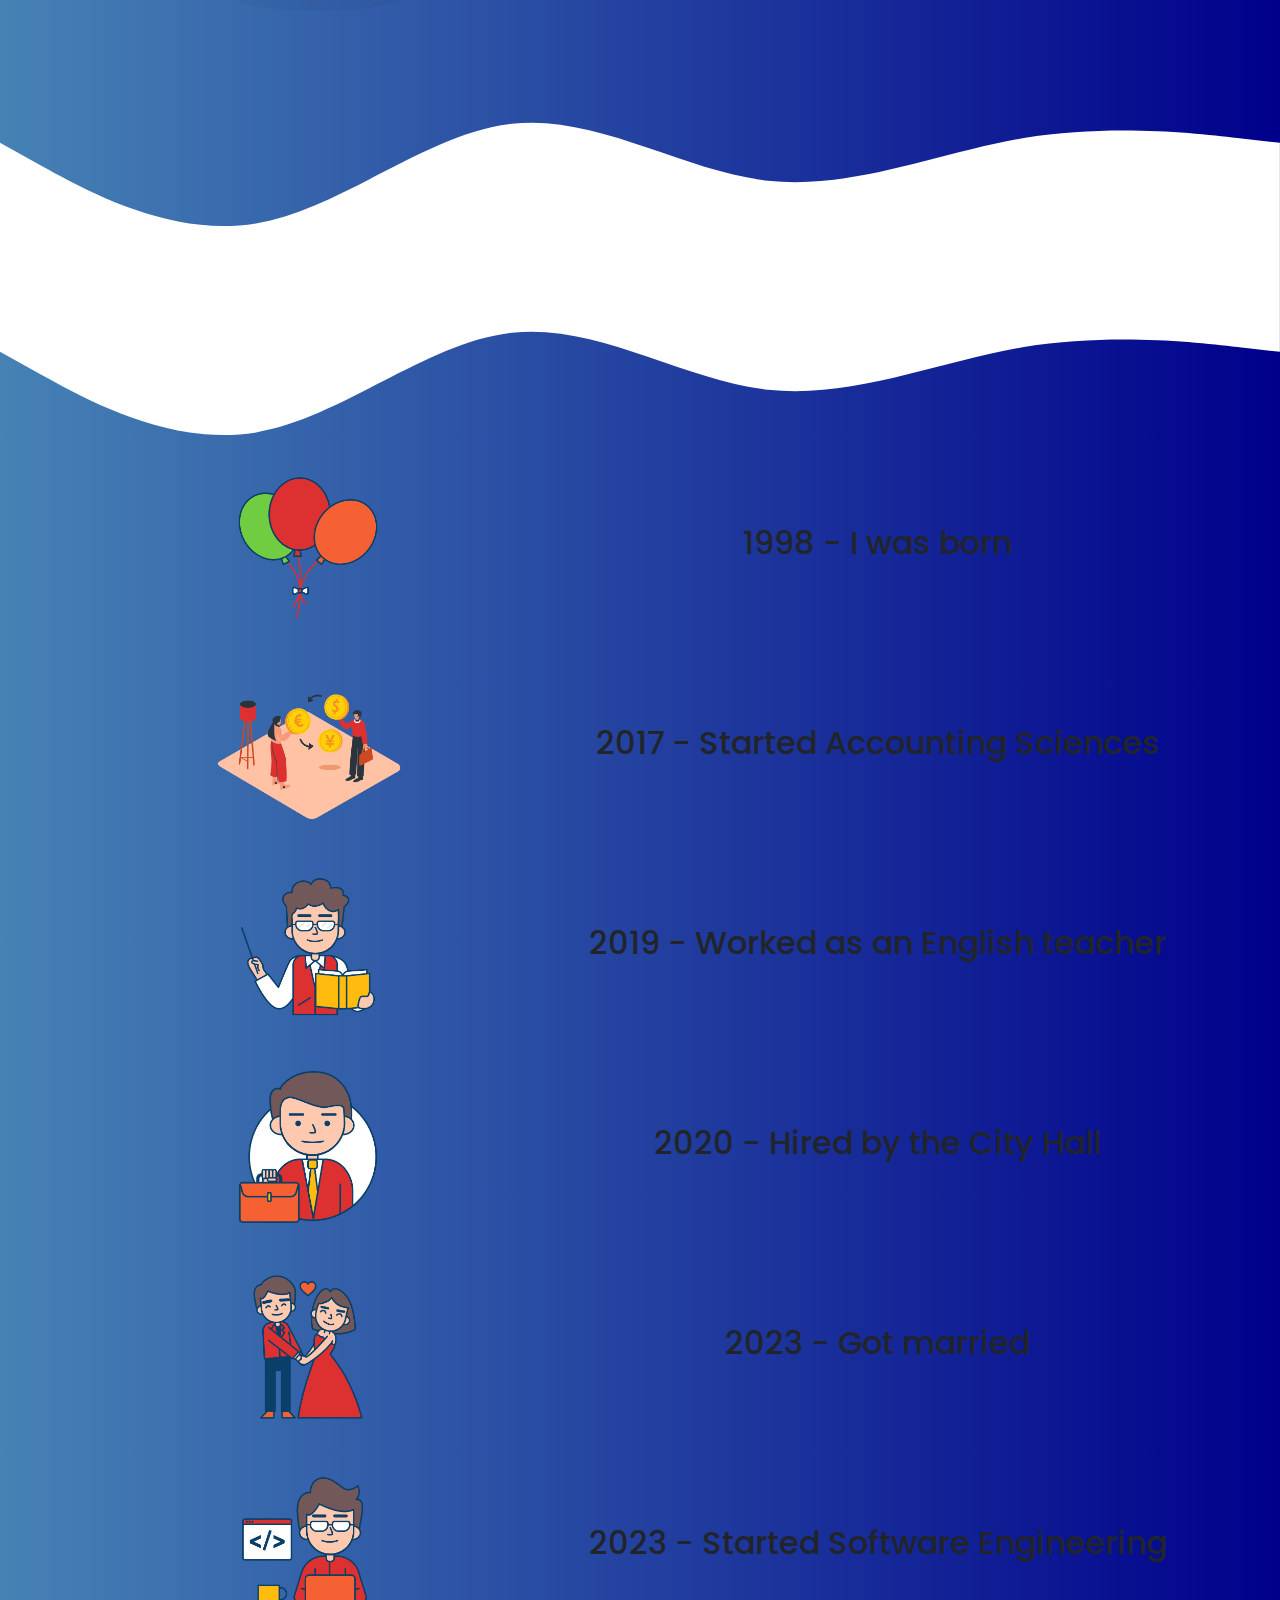
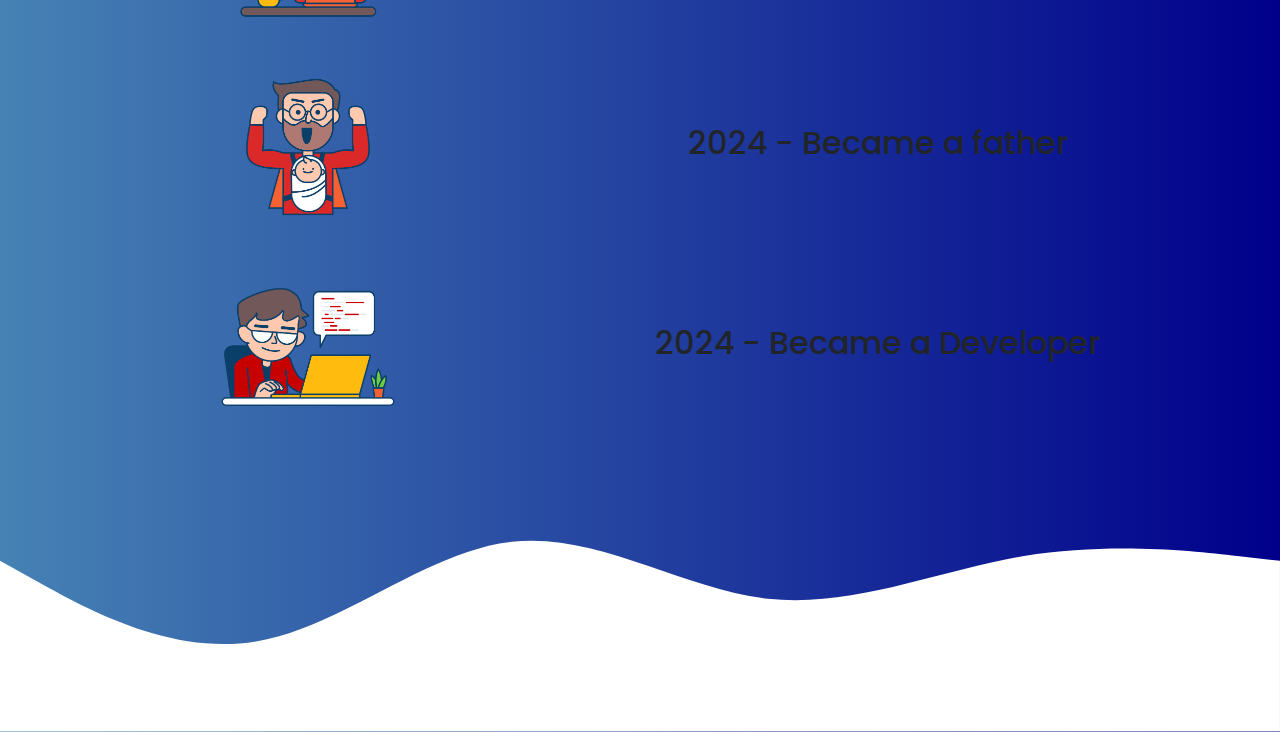
==== commit 3f74e392: "disposition changes" ====
--- a/Bootstrap CV - Luccas Medina.html
+++ b/Bootstrap CV - Luccas Medina.html
@@ -32,135 +32,154 @@
           </div>
         </div>
     </nav>
-        <header class="page-header gradient">
-            <div class="container pt-5 ">
-                <div class="row align-items-center ">
-                    <div class="col-md-12 d-flex justify-content-center">
-                        <img src="assets/images/profile_photo.png" height="300px" alt="Header image">
-                    </div>
-                    <div class="col-md-12 animated-text justify-content-center">
-                        <h3>
-                            Welcome, i'm Luccas Medina and this is a place for me to keep track of my improvements and to provide a glimpse of what i'm capable of!
-                        </h3>
-                    </div>
+
+
+    <header class="page-header gradient">
+        <div class="container pt-5 ">
+            <div class="row align-items-center ">
+                <div class="col-md-12 animated-text justify-content-center">
+                  <h1>
+                      Luccas Medina
+                  </h1>
+                </div>
+                <div class="col-md-12 d-flex justify-content-center">
+                    <img src="assets/images/profile_photo.png" height="300px" alt="Header image">
                 </div>
             </div>
-            <svg xmlns="http://www.w3.org/2000/svg" viewBox="0 0 1440 235"><path fill="#fff" fill-opacity="1" d="M0,128L48,154.7C96,181,192,235,288,218.7C384,203,480,117,576,106.7C672,96,768,160,864,170.7C960,181,1056,139,1152,122.7C1248,107,1344,117,1392,122.7L1440,128L1440,320L1392,320C1344,320,1248,320,1152,320C1056,320,960,320,864,320C768,320,672,320,576,320C480,320,384,320,288,320C192,320,96,320,48,320L0,320Z"></path></svg>
-        </header>
+        </div>
+
         <div id="about-me" class="container">
           <div class="row align-items-center ">
-              <div class="col-md-5 d-flex justify-content-center">
+              <div class="col-md-6 d-flex justify-content-end">
                 <img src="assets/images/about-me.png" height="200px" alt="About Me">
               </div>
-              <div class="col-md-7 d-flex justify-content-center">
-                  <h1>About me</h1>
+              <div class="col-md-6 d-flex justify-content-left">
+                  <h2>About me</h2>
               </div>
           </div>
         </div>
-        <section class="gradient content">
-          <svg xmlns="http://www.w3.org/2000/svg" viewBox="0 0 1440 235"><path fill="#fff" fill-opacity="1" d="M0,128L48,154.7C96,181,192,235,288,218.7C384,203,480,117,576,106.7C672,96,768,160,864,170.7C960,181,1056,139,1152,122.7C1248,107,1344,117,1392,122.7L1440,128L1440,0L1392,0C1344,0,1248,0,1152,0C1056,0,960,0,864,0C768,0,672,0,576,0C480,0,384,0,288,0C192,0,96,0,48,0L0,0Z"></path></svg>
-                <div class="col-md-12">
-                    <p>
-                        After discovering in 2023 that I was going to become a father, I resumed my studies in Accounting Sciences and began a new journey in Software Engineering, aiming for a career change. To secure a better lifestyle for my family, I am now actively seeking opportunities in the technology sector where I can apply my knowledge and continuously enhance my skills.
-                    </p>
-                </div>
-                <svg xmlns="http://www.w3.org/2000/svg" viewBox="0 0 1440 235"><path fill="#fff" fill-opacity="1" d="M0,128L48,154.7C96,181,192,235,288,218.7C384,203,480,117,576,106.7C672,96,768,160,864,170.7C960,181,1056,139,1152,122.7C1248,107,1344,117,1392,122.7L1440,128L1440,320L1392,320C1344,320,1248,320,1152,320C1056,320,960,320,864,320C768,320,672,320,576,320C480,320,384,320,288,320C192,320,96,320,48,320L0,320Z"></path></svg>
-              </section>
-        <div id="timeline" class="container">
-          <div class="row align-items-center ">
-              <div class="col-md-5 d-flex justify-content-center">
-                <img src="assets/images/timeline.png" height="200px" alt="Timeline">
-              </div>
-              <div class="col-md-7 d-flex justify-content-center">
-                  <h1>My timeline</h1>
-              </div>
-          </div>
+
+        <svg xmlns="http://www.w3.org/2000/svg" viewBox="0 0 1440 235"><path fill="#fff" fill-opacity="1" d="M0,128L48,154.7C96,181,192,235,288,218.7C384,203,480,117,576,106.7C672,96,768,160,864,170.7C960,181,1056,139,1152,122.7C1248,107,1344,117,1392,122.7L1440,128L1440,320L1392,320C1344,320,1248,320,1152,320C1056,320,960,320,864,320C768,320,672,320,576,320C480,320,384,320,288,320C192,320,96,320,48,320L0,320Z"></path></svg>
+    </header>
+
+    <div class="col-md-12 descricao">
+      <p>
+          After discovering in 2023 that I was going to become a father, I resumed my studies in Accounting Sciences and began a new journey in Software Engineering, aiming for a career change. To secure a better lifestyle for my family, I am now actively seeking opportunities in the technology sector where I can apply my knowledge and continuously enhance my skills.
+      </p>
+    </div>
+
+    <section class="gradient content">
+      <svg xmlns="http://www.w3.org/2000/svg" viewBox="0 0 1440 235"><path fill="#fff" fill-opacity="1" d="M0,128L48,154.7C96,181,192,235,288,218.7C384,203,480,117,576,106.7C672,96,768,160,864,170.7C960,181,1056,139,1152,122.7C1248,107,1344,117,1392,122.7L1440,128L1440,0L1392,0C1344,0,1248,0,1152,0C1056,0,960,0,864,0C768,0,672,0,576,0C480,0,384,0,288,0C192,0,96,0,48,0L0,0Z"></path></svg>
+            
+      <div id="timeline" class="container">
+        <div class="row align-items-center ">
+            <div class="col-md-5 d-flex justify-content-center">
+              <img src="assets/images/timeline.png" height="200px" alt="Timeline">
+            </div>
+            <div class="col-md-7 d-flex justify-content-center">
+                <h1>My timeline</h1>
+            </div>
         </div>
-        <section class="gradient content">
-          <svg xmlns="http://www.w3.org/2000/svg" viewBox="0 0 1440 235"><path fill="#fff" fill-opacity="1" d="M0,128L48,154.7C96,181,192,235,288,218.7C384,203,480,117,576,106.7C672,96,768,160,864,170.7C960,181,1056,139,1152,122.7C1248,107,1344,117,1392,122.7L1440,128L1440,0L1392,0C1344,0,1248,0,1152,0C1056,0,960,0,864,0C768,0,672,0,576,0C480,0,384,0,288,0C192,0,96,0,48,0L0,0Z"></path></svg>
-          <div class="container">
-            <div class="row align-items-center ">
-                <div class="col-md-5 d-flex justify-content-center">
-                  <img src="assets/images/born.png" height="200px" alt="Born">
-                </div>
-                <div class="col-md-7 d-flex justify-content-center">
-                    <h2>1998 - I was born</h2>
-                </div>
+      </div>
+
+      <svg xmlns="http://www.w3.org/2000/svg" viewBox="0 0 1440 235"><path fill="#fff" fill-opacity="1" d="M0,128L48,154.7C96,181,192,235,288,218.7C384,203,480,117,576,106.7C672,96,768,160,864,170.7C960,181,1056,139,1152,122.7C1248,107,1344,117,1392,122.7L1440,128L1440,320L1392,320C1344,320,1248,320,1152,320C1056,320,960,320,864,320C768,320,672,320,576,320C480,320,384,320,288,320C192,320,96,320,48,320L0,320Z"></path></svg>
+    </section>
+        
+    <section class="gradient content">
+      <svg xmlns="http://www.w3.org/2000/svg" viewBox="0 0 1440 235"><path fill="#fff" fill-opacity="1" d="M0,128L48,154.7C96,181,192,235,288,218.7C384,203,480,117,576,106.7C672,96,768,160,864,170.7C960,181,1056,139,1152,122.7C1248,107,1344,117,1392,122.7L1440,128L1440,0L1392,0C1344,0,1248,0,1152,0C1056,0,960,0,864,0C768,0,672,0,576,0C480,0,384,0,288,0C192,0,96,0,48,0L0,0Z"></path></svg>
+      
+      <div class="container">
+        <div class="row align-items-center ">
+            <div class="col-md-5 d-flex justify-content-center">
+              <img src="assets/images/born.png" height="200px" alt="Born">
             </div>
-          </div>
-          <div class="container">
-            <div class="row align-items-center ">
-                <div class="col-md-5 d-flex justify-content-center">
-                  <img src="assets/images/money-3.png" height="200px" alt="Money">
-                </div>
-                <div class="col-md-7 d-flex justify-content-center">
-                    <h2>2017 - Started Accounting Sciences</h2>
-                </div>
+            <div class="col-md-7 d-flex justify-content-center">
+                <h2>1998 - I was born</h2>
             </div>
-          </div>
-          <div class="container">
-            <div class="row align-items-center ">
-                <div class="col-md-5 d-flex justify-content-center">
-                  <img src="assets/images/teacher.png" height="200px" alt="Teacher">
-                </div>
-                <div class="col-md-7 d-flex justify-content-center">
-                    <h2>2019 - Worked as an English teacher</h2>
-                </div>
+        </div>
+      </div>
+
+      <div class="container">
+        <div class="row align-items-center ">
+            <div class="col-md-5 d-flex justify-content-center">
+              <img src="assets/images/money-3.png" height="200px" alt="Money">
             </div>
-          </div>
-          <div class="container">
-            <div class="row align-items-center ">
-                <div class="col-md-5 d-flex justify-content-center">
-                  <img src="assets/images/work.png" height="200px" alt="Work">
-                </div>
-                <div class="col-md-7 d-flex justify-content-center">
-                    <h2>2020 - Hired by the City Hall</h2>
-                </div>
+            <div class="col-md-7 d-flex justify-content-center">
+                <h2>2017 - Started Accounting Sciences</h2>
             </div>
-          </div>
-          <div class="container">
-            <div class="row align-items-center ">
-                <div class="col-md-5 d-flex justify-content-center">
-                  <img src="assets/images/couple.png" height="200px" alt="Married">
-                </div>
-                <div class="col-md-7 d-flex justify-content-center">
-                    <h2>2023 - Got married</h2>
-                </div>
+        </div>
+      </div>
+
+      <div class="container">
+        <div class="row align-items-center ">
+            <div class="col-md-5 d-flex justify-content-center">
+              <img src="assets/images/teacher.png" height="200px" alt="Teacher">
             </div>
-          </div>
-          <div class="container">
-            <div class="row align-items-center ">
-                <div class="col-md-5 d-flex justify-content-center">
-                  <img src="assets/images/coding-1.png" height="200px" alt="Coding">
-                </div>
-                <div class="col-md-7 d-flex justify-content-center">
-                    <h2>2023 - Started Software Engineering</h2>
-                </div>
+            <div class="col-md-7 d-flex justify-content-center">
+                <h2>2019 - Worked as an English teacher</h2>
             </div>
-          </div>
-          <div class="container">
-            <div class="row align-items-center ">
-                <div class="col-md-5 d-flex justify-content-center">
-                  <img src="assets/images/dad.png" height="200px" alt="Dad">
-                </div>
-                <div class="col-md-7 d-flex justify-content-center">
-                    <h2>2024 - Became a father</h2>
-                </div>
+        </div>
+      </div>
+
+      <div class="container">
+        <div class="row align-items-center ">
+            <div class="col-md-5 d-flex justify-content-center">
+              <img src="assets/images/work.png" height="200px" alt="Work">
             </div>
-          </div>
-          <div class="container">
-            <div class="row align-items-center ">
-                <div class="col-md-5 d-flex justify-content-center">
-                  <img src="assets/images/coding-4.png" height="200px" alt="Dev">
-                </div>
-                <div class="col-md-7 d-flex justify-content-center">
-                    <h2>2024 - Became a Developer</h2>
-                </div>
+            <div class="col-md-7 d-flex justify-content-center">
+                <h2>2020 - Hired by the City Hall</h2>
             </div>
-          </div>
-          <svg xmlns="http://www.w3.org/2000/svg" viewBox="0 0 1440 320"><path fill="#fff" fill-opacity="1" d="M0,128L48,154.7C96,181,192,235,288,218.7C384,203,480,117,576,106.7C672,96,768,160,864,170.7C960,181,1056,139,1152,122.7C1248,107,1344,117,1392,122.7L1440,128L1440,320L1392,320C1344,320,1248,320,1152,320C1056,320,960,320,864,320C768,320,672,320,576,320C480,320,384,320,288,320C192,320,96,320,48,320L0,320Z"></path></svg>
-        </section>
-      <script src="assets/js/bootstrap.min.js"></script>
+        </div>
+      </div>
+
+      <div class="container">
+        <div class="row align-items-center ">
+            <div class="col-md-5 d-flex justify-content-center">
+              <img src="assets/images/couple.png" height="200px" alt="Married">
+            </div>
+            <div class="col-md-7 d-flex justify-content-center">
+                <h2>2023 - Got married</h2>
+            </div>
+        </div>
+      </div>
+      
+      <div class="container">
+        <div class="row align-items-center ">
+            <div class="col-md-5 d-flex justify-content-center">
+              <img src="assets/images/coding-1.png" height="200px" alt="Coding">
+            </div>
+            <div class="col-md-7 d-flex justify-content-center">
+                <h2>2023 - Started Software Engineering</h2>
+            </div>
+        </div>
+      </div>
+
+      <div class="container">
+        <div class="row align-items-center ">
+            <div class="col-md-5 d-flex justify-content-center">
+              <img src="assets/images/dad.png" height="200px" alt="Dad">
+            </div>
+            <div class="col-md-7 d-flex justify-content-center">
+                <h2>2024 - Became a father</h2>
+            </div>
+        </div>
+      </div>
+
+      <div class="container">
+        <div class="row align-items-center ">
+            <div class="col-md-5 d-flex justify-content-center">
+              <img src="assets/images/coding-4.png" height="200px" alt="Dev">
+            </div>
+            <div class="col-md-7 d-flex justify-content-center">
+                <h2>2024 - Became a Developer</h2>
+            </div>
+        </div>
+      </div>
+
+      <svg xmlns="http://www.w3.org/2000/svg" viewBox="0 0 1440 320"><path fill="#fff" fill-opacity="1" d="M0,128L48,154.7C96,181,192,235,288,218.7C384,203,480,117,576,106.7C672,96,768,160,864,170.7C960,181,1056,139,1152,122.7C1248,107,1344,117,1392,122.7L1440,128L1440,320L1392,320C1344,320,1248,320,1152,320C1056,320,960,320,864,320C768,320,672,320,576,320C480,320,384,320,288,320C192,320,96,320,48,320L0,320Z"></path></svg>
+    </section>
+
+    <script src="assets/js/bootstrap.min.js"></script>
 </body>
 </html>
 
--- a/assets/css/cv_styles.css
+++ b/assets/css/cv_styles.css
@@ -38,22 +38,23 @@
 }
 
 .content{
-    color: white;
-    font-size: 1.25rem;
 }
     
 h1{
     font-size: 3rem;
     margin-bottom: 30px;
+    text-align: center;
 }
 
 h3 {
     margin: 3% 0 -5%;
-    text-align: center;
 }
 
 p {
     margin: 5% 10% 0 10%;
+    font-weight: bold;
+    font-size: 1.25rem;
+    text-align: justify;
 }
 
 
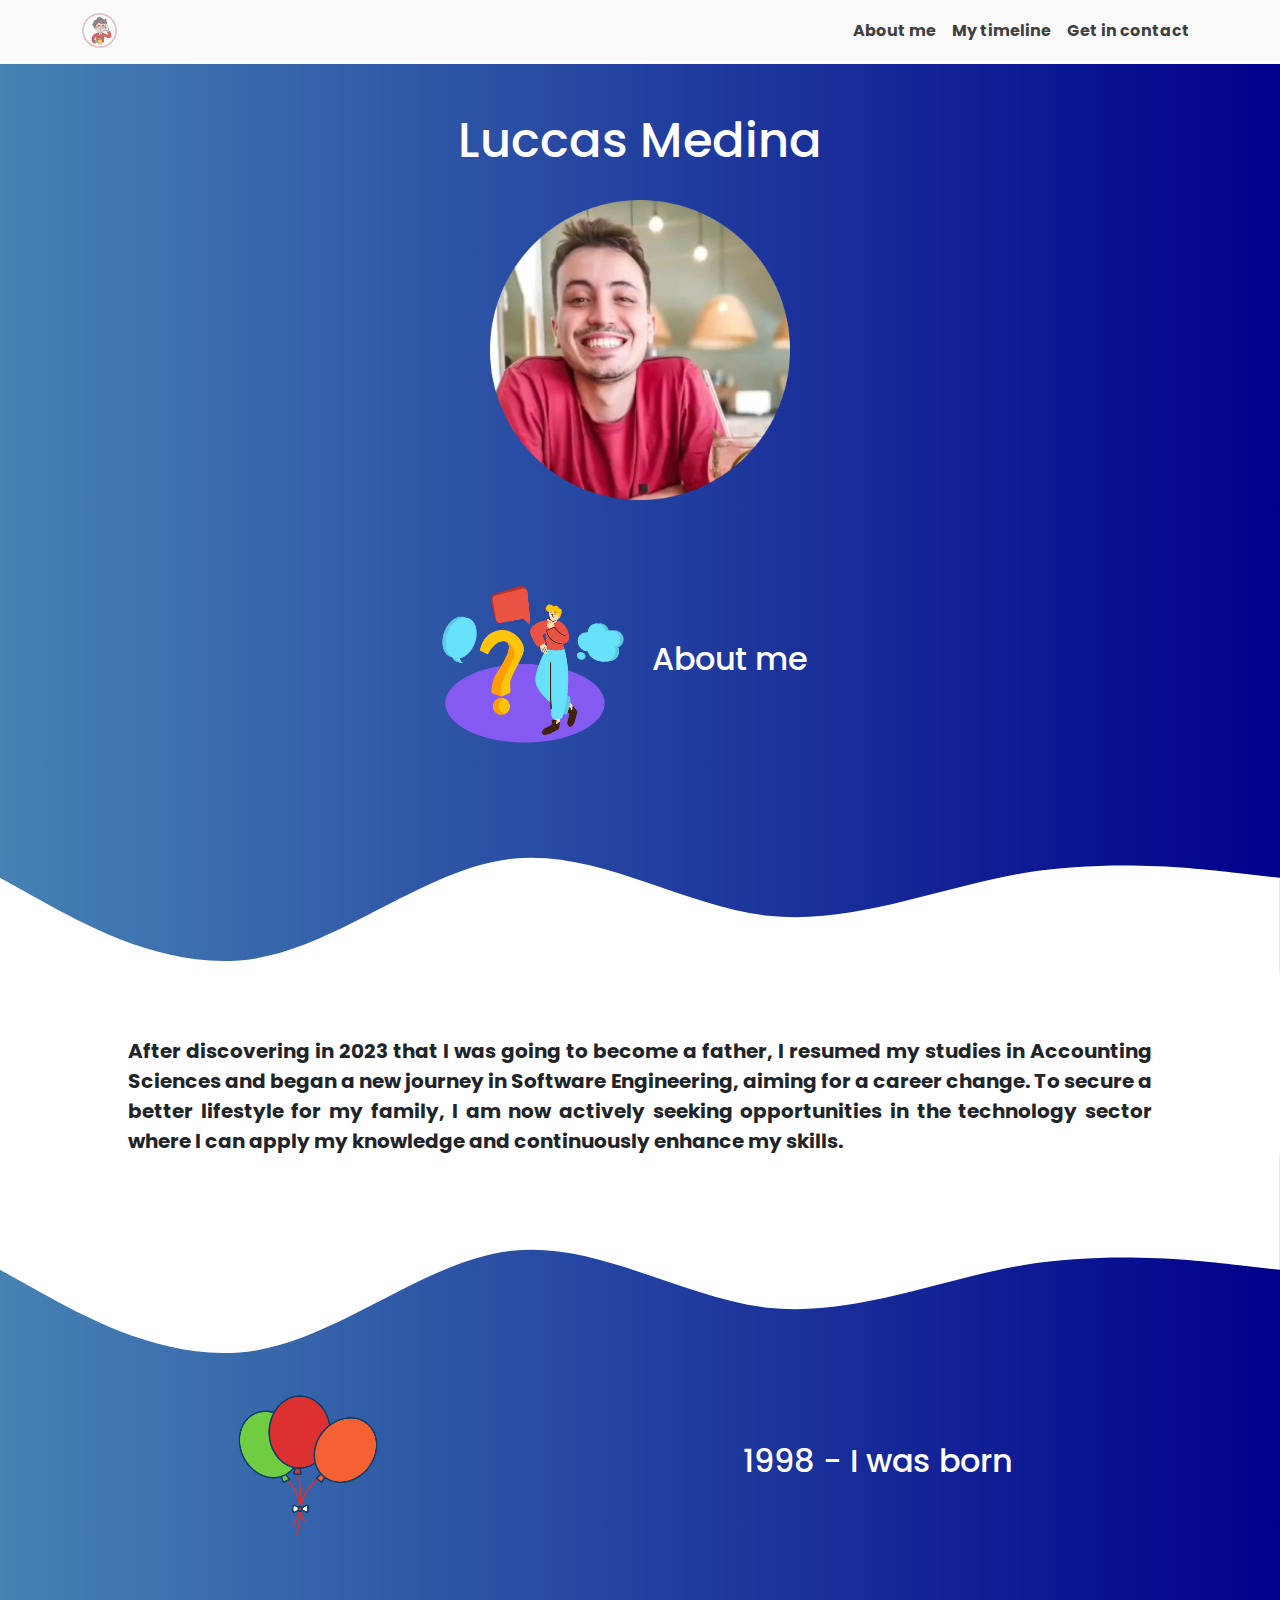
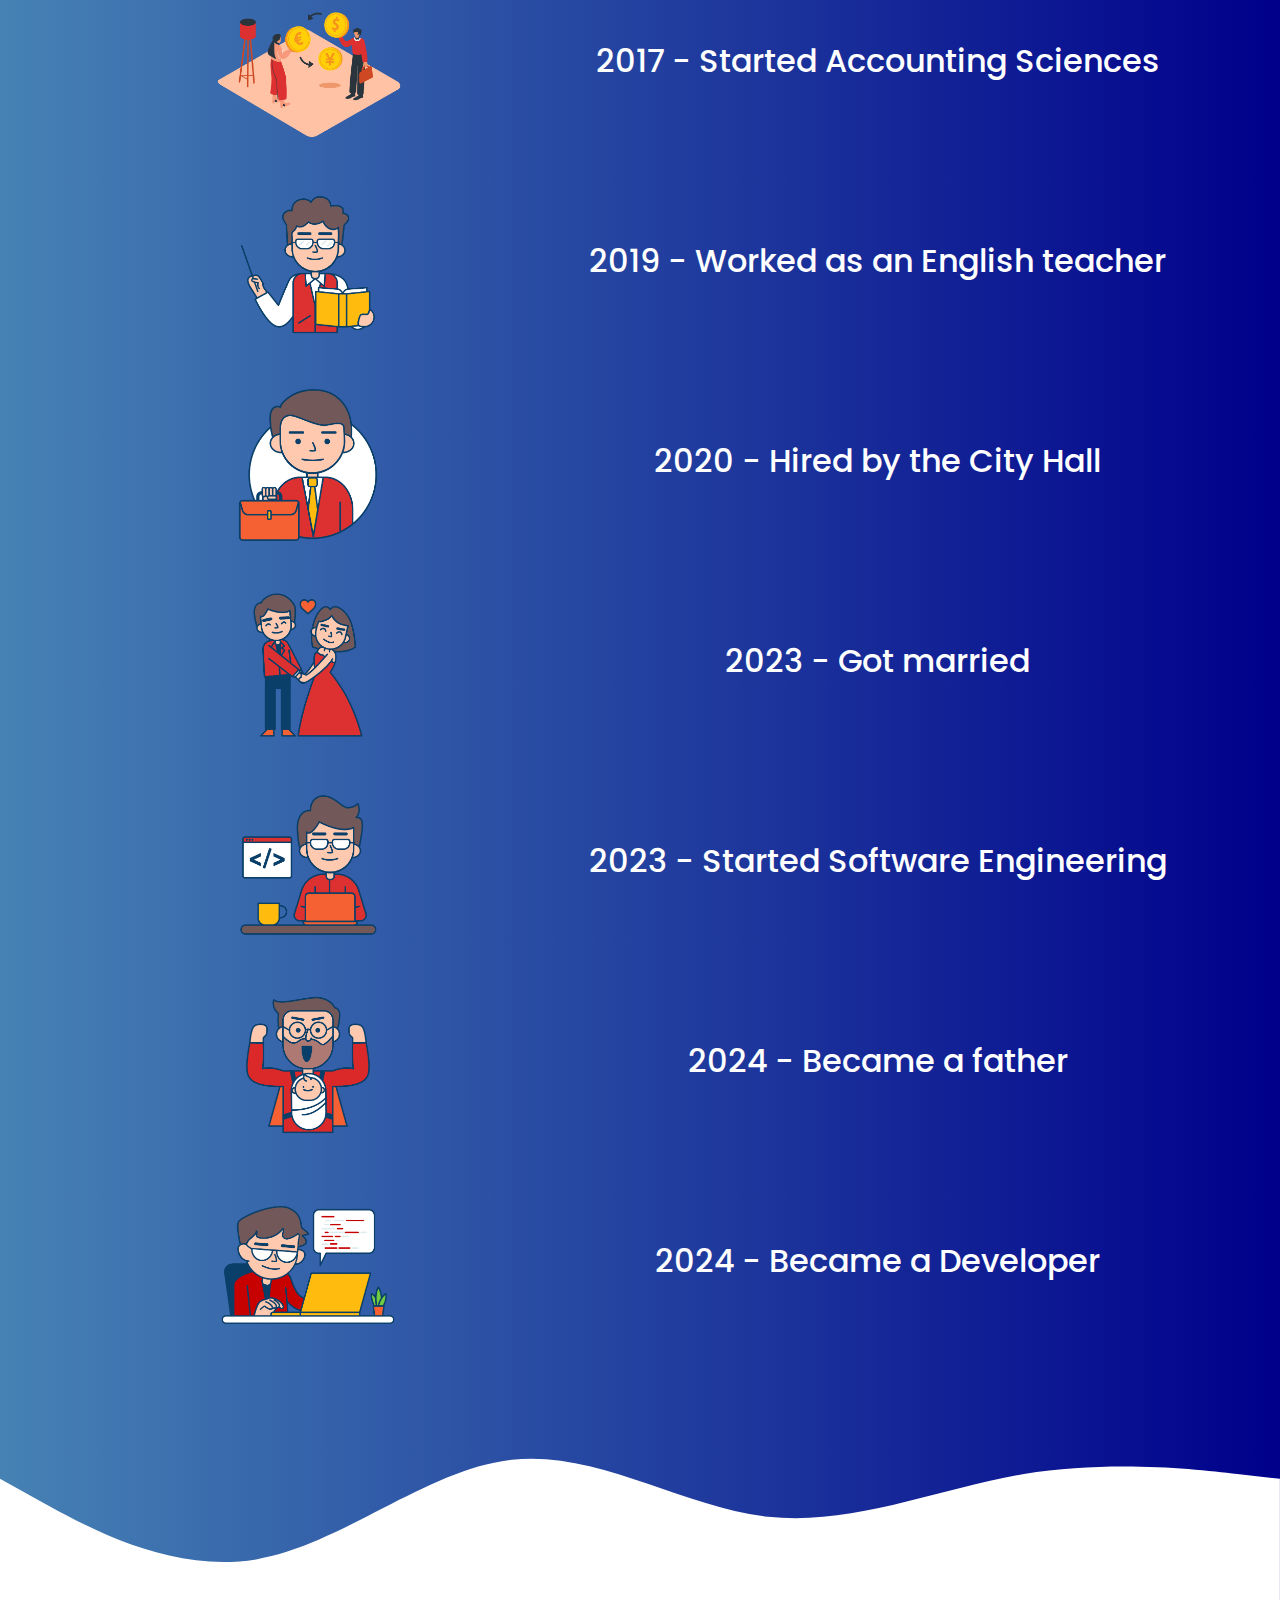
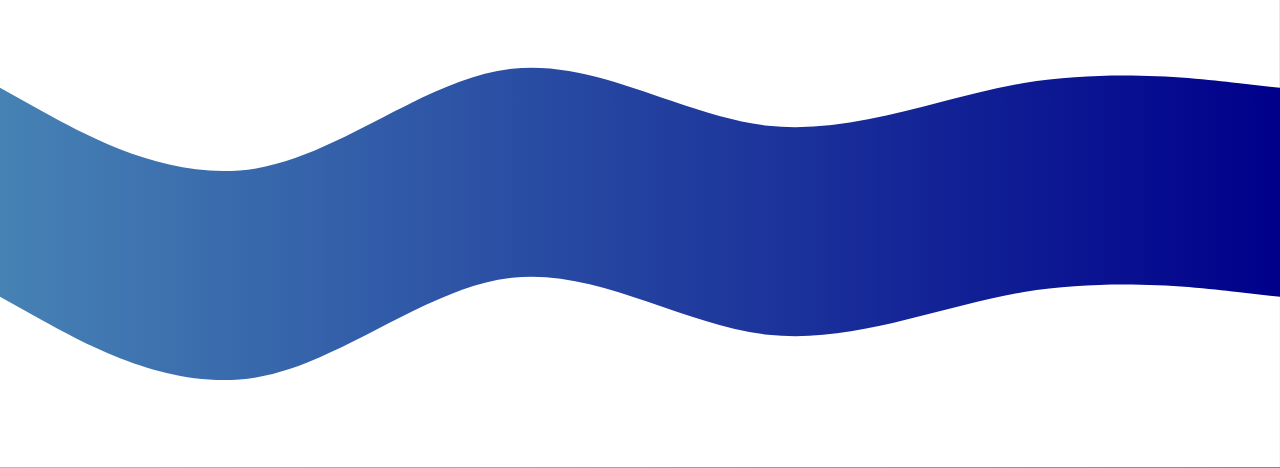
==== commit 9cbd0957: "new disposition change" ====
--- a/Bootstrap CV - Luccas Medina.html
+++ b/Bootstrap CV - Luccas Medina.html
@@ -70,23 +70,6 @@
 
     <section class="gradient content">
       <svg xmlns="http://www.w3.org/2000/svg" viewBox="0 0 1440 235"><path fill="#fff" fill-opacity="1" d="M0,128L48,154.7C96,181,192,235,288,218.7C384,203,480,117,576,106.7C672,96,768,160,864,170.7C960,181,1056,139,1152,122.7C1248,107,1344,117,1392,122.7L1440,128L1440,0L1392,0C1344,0,1248,0,1152,0C1056,0,960,0,864,0C768,0,672,0,576,0C480,0,384,0,288,0C192,0,96,0,48,0L0,0Z"></path></svg>
-            
-      <div id="timeline" class="container">
-        <div class="row align-items-center ">
-            <div class="col-md-5 d-flex justify-content-center">
-              <img src="assets/images/timeline.png" height="200px" alt="Timeline">
-            </div>
-            <div class="col-md-7 d-flex justify-content-center">
-                <h1>My timeline</h1>
-            </div>
-        </div>
-      </div>
-
-      <svg xmlns="http://www.w3.org/2000/svg" viewBox="0 0 1440 235"><path fill="#fff" fill-opacity="1" d="M0,128L48,154.7C96,181,192,235,288,218.7C384,203,480,117,576,106.7C672,96,768,160,864,170.7C960,181,1056,139,1152,122.7C1248,107,1344,117,1392,122.7L1440,128L1440,320L1392,320C1344,320,1248,320,1152,320C1056,320,960,320,864,320C768,320,672,320,576,320C480,320,384,320,288,320C192,320,96,320,48,320L0,320Z"></path></svg>
-    </section>
-        
-    <section class="gradient content">
-      <svg xmlns="http://www.w3.org/2000/svg" viewBox="0 0 1440 235"><path fill="#fff" fill-opacity="1" d="M0,128L48,154.7C96,181,192,235,288,218.7C384,203,480,117,576,106.7C672,96,768,160,864,170.7C960,181,1056,139,1152,122.7C1248,107,1344,117,1392,122.7L1440,128L1440,0L1392,0C1344,0,1248,0,1152,0C1056,0,960,0,864,0C768,0,672,0,576,0C480,0,384,0,288,0C192,0,96,0,48,0L0,0Z"></path></svg>
       
       <div class="container">
         <div class="row align-items-center ">
@@ -98,7 +81,7 @@
             </div>
         </div>
       </div>
-
+  
       <div class="container">
         <div class="row align-items-center ">
             <div class="col-md-5 d-flex justify-content-center">
@@ -109,7 +92,7 @@
             </div>
         </div>
       </div>
-
+  
       <div class="container">
         <div class="row align-items-center ">
             <div class="col-md-5 d-flex justify-content-center">
@@ -120,7 +103,7 @@
             </div>
         </div>
       </div>
-
+  
       <div class="container">
         <div class="row align-items-center ">
             <div class="col-md-5 d-flex justify-content-center">
@@ -131,7 +114,7 @@
             </div>
         </div>
       </div>
-
+  
       <div class="container">
         <div class="row align-items-center ">
             <div class="col-md-5 d-flex justify-content-center">
@@ -153,7 +136,7 @@
             </div>
         </div>
       </div>
-
+  
       <div class="container">
         <div class="row align-items-center ">
             <div class="col-md-5 d-flex justify-content-center">
@@ -164,7 +147,7 @@
             </div>
         </div>
       </div>
-
+  
       <div class="container">
         <div class="row align-items-center ">
             <div class="col-md-5 d-flex justify-content-center">
@@ -176,6 +159,16 @@
         </div>
       </div>
 
+      <svg xmlns="http://www.w3.org/2000/svg" viewBox="0 0 1440 235"><path fill="#fff" fill-opacity="1" d="M0,128L48,154.7C96,181,192,235,288,218.7C384,203,480,117,576,106.7C672,96,768,160,864,170.7C960,181,1056,139,1152,122.7C1248,107,1344,117,1392,122.7L1440,128L1440,320L1392,320C1344,320,1248,320,1152,320C1056,320,960,320,864,320C768,320,672,320,576,320C480,320,384,320,288,320C192,320,96,320,48,320L0,320Z"></path></svg>
+    </section>
+
+    
+        
+    <section class="gradient content">
+      <svg xmlns="http://www.w3.org/2000/svg" viewBox="0 0 1440 235"><path fill="#fff" fill-opacity="1" d="M0,128L48,154.7C96,181,192,235,288,218.7C384,203,480,117,576,106.7C672,96,768,160,864,170.7C960,181,1056,139,1152,122.7C1248,107,1344,117,1392,122.7L1440,128L1440,0L1392,0C1344,0,1248,0,1152,0C1056,0,960,0,864,0C768,0,672,0,576,0C480,0,384,0,288,0C192,0,96,0,48,0L0,0Z"></path></svg>
+      
+      
+
       <svg xmlns="http://www.w3.org/2000/svg" viewBox="0 0 1440 320"><path fill="#fff" fill-opacity="1" d="M0,128L48,154.7C96,181,192,235,288,218.7C384,203,480,117,576,106.7C672,96,768,160,864,170.7C960,181,1056,139,1152,122.7C1248,107,1344,117,1392,122.7L1440,128L1440,320L1392,320C1344,320,1248,320,1152,320C1056,320,960,320,864,320C768,320,672,320,576,320C480,320,384,320,288,320C192,320,96,320,48,320L0,320Z"></path></svg>
     </section>
 
--- a/assets/css/cv_styles.css
+++ b/assets/css/cv_styles.css
@@ -46,6 +46,10 @@
     text-align: center;
 }
 
+h2 {
+    color: white;
+}
+
 h3 {
     margin: 3% 0 -5%;
 }
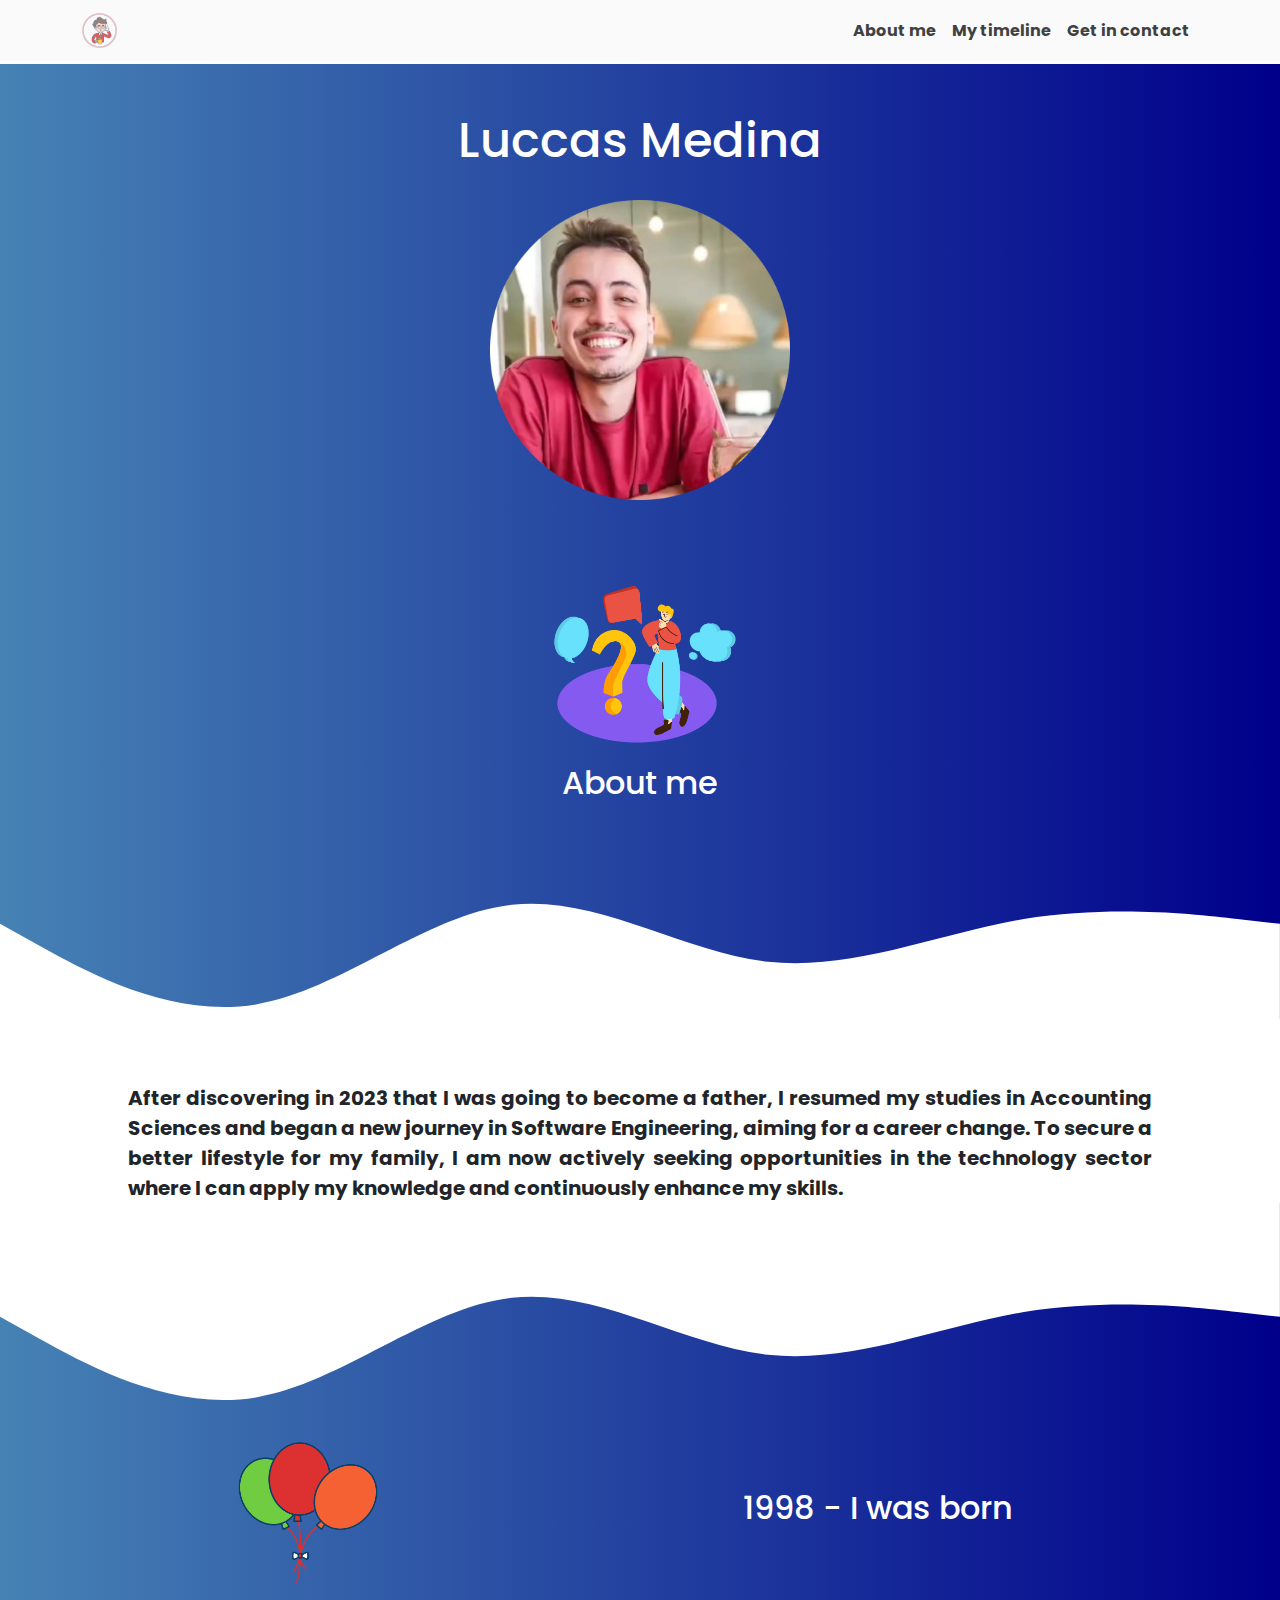
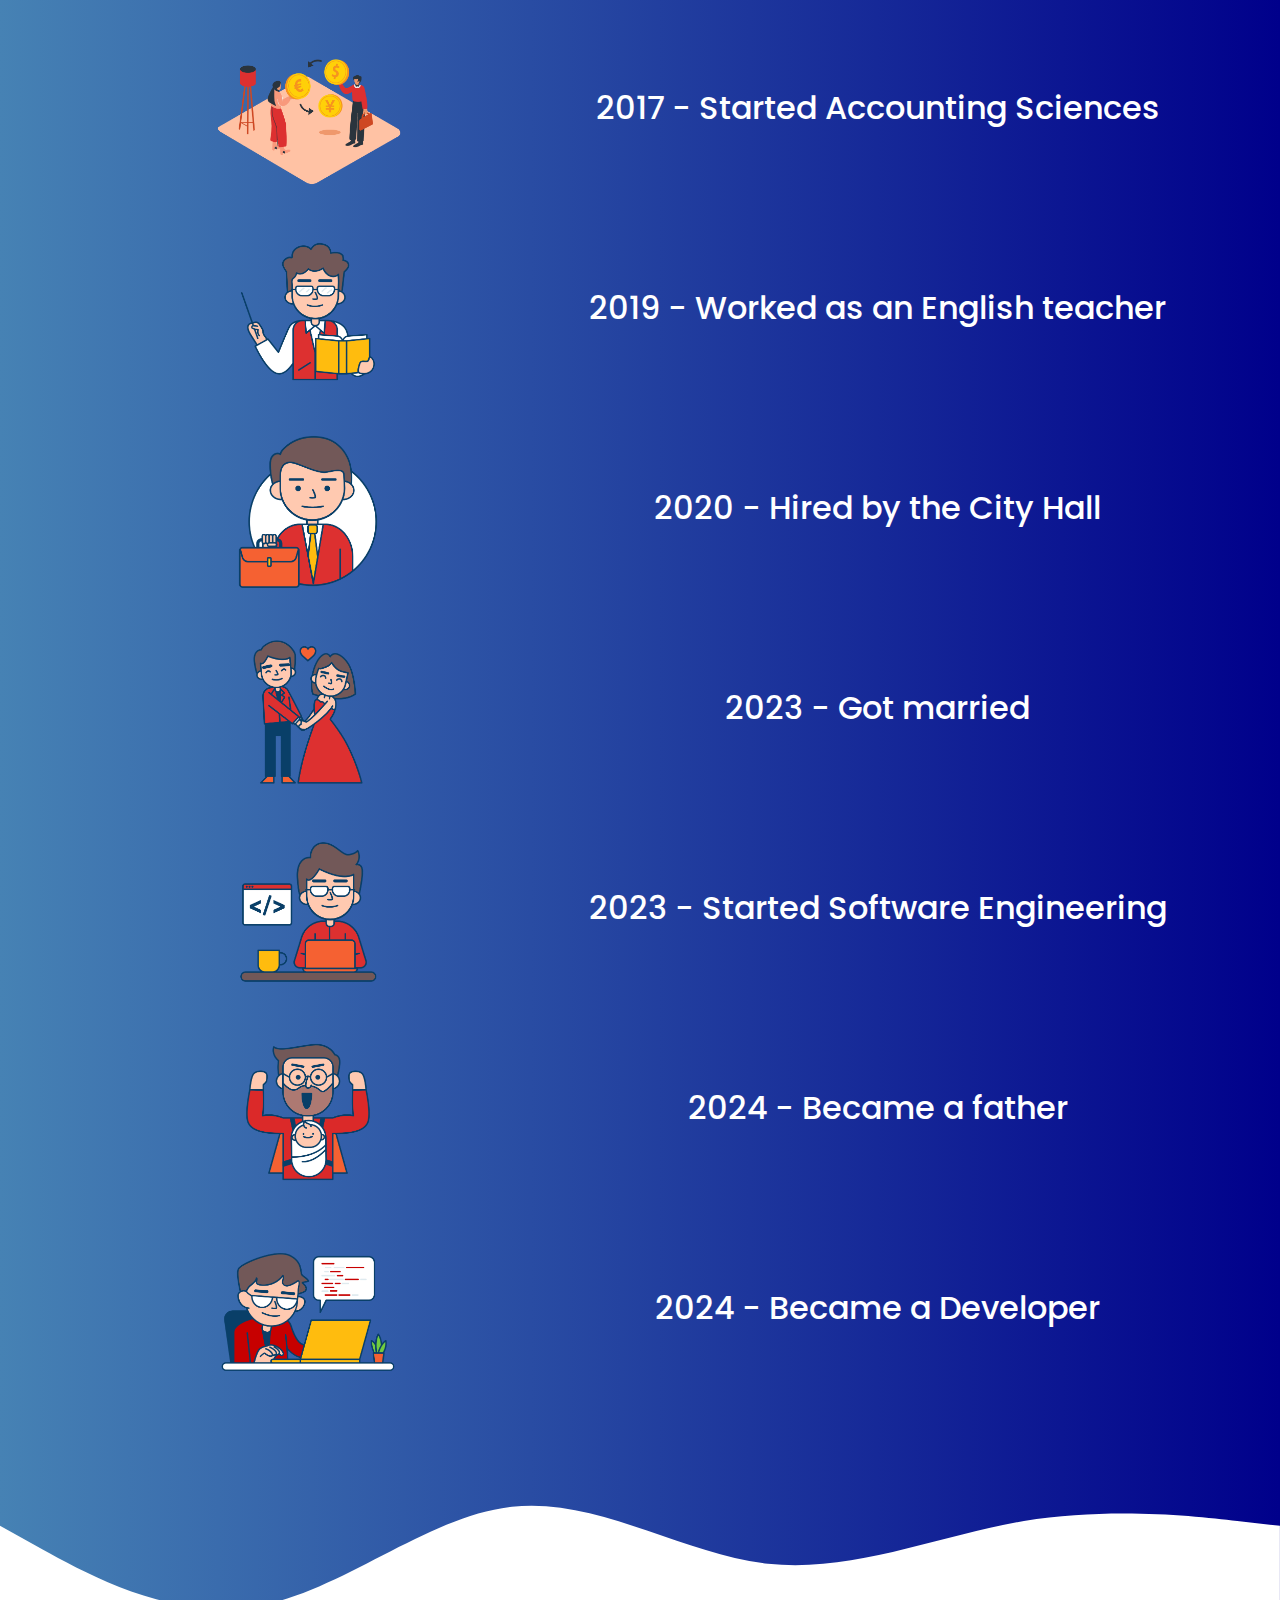
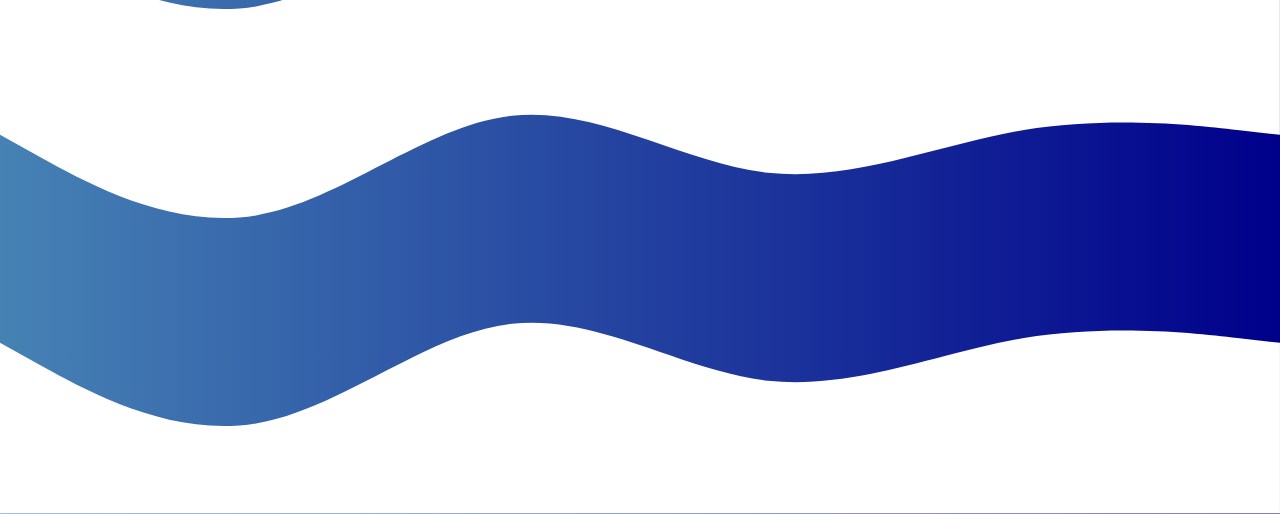
==== commit b8d35a71: "centralizar milestones" ====
--- a/Bootstrap CV - Luccas Medina.html
+++ b/Bootstrap CV - Luccas Medina.html
@@ -50,10 +50,10 @@
 
         <div id="about-me" class="container">
           <div class="row align-items-center ">
-              <div class="col-md-6 d-flex justify-content-end">
+              <div class="col-md-12 d-flex justify-content-center">
                 <img src="assets/images/about-me.png" height="200px" alt="About Me">
               </div>
-              <div class="col-md-6 d-flex justify-content-left">
+              <div class="col-md-12 d-flex justify-content-center">
                   <h2>About me</h2>
               </div>
           </div>
@@ -73,10 +73,10 @@
       
       <div class="container">
         <div class="row align-items-center ">
-            <div class="col-md-5 d-flex justify-content-center">
+            <div class="col-12 col-lg-5 d-flex justify-content-center">
               <img src="assets/images/born.png" height="200px" alt="Born">
             </div>
-            <div class="col-md-7 d-flex justify-content-center">
+            <div class="col-12 col-lg-7 d-flex justify-content-center">
                 <h2>1998 - I was born</h2>
             </div>
         </div>
@@ -84,10 +84,10 @@
   
       <div class="container">
         <div class="row align-items-center ">
-            <div class="col-md-5 d-flex justify-content-center">
+            <div class="col-12 col-lg-5 d-flex justify-content-center">
               <img src="assets/images/money-3.png" height="200px" alt="Money">
             </div>
-            <div class="col-md-7 d-flex justify-content-center">
+            <div class="col-12 col-lg-7 d-flex justify-content-center text-center">
                 <h2>2017 - Started Accounting Sciences</h2>
             </div>
         </div>
@@ -95,10 +95,10 @@
   
       <div class="container">
         <div class="row align-items-center ">
-            <div class="col-md-5 d-flex justify-content-center">
+            <div class="col-12 col-lg-5 d-flex justify-content-center">
               <img src="assets/images/teacher.png" height="200px" alt="Teacher">
             </div>
-            <div class="col-md-7 d-flex justify-content-center">
+            <div class="col-12 col-lg-7 d-flex justify-content-center text-center">
                 <h2>2019 - Worked as an English teacher</h2>
             </div>
         </div>
@@ -106,10 +106,10 @@
   
       <div class="container">
         <div class="row align-items-center ">
-            <div class="col-md-5 d-flex justify-content-center">
+            <div class="col-12 col-lg-5 d-flex justify-content-center">
               <img src="assets/images/work.png" height="200px" alt="Work">
             </div>
-            <div class="col-md-7 d-flex justify-content-center">
+            <div class="col-lg-7 d-flex justify-content-center">
                 <h2>2020 - Hired by the City Hall</h2>
             </div>
         </div>
@@ -117,10 +117,10 @@
   
       <div class="container">
         <div class="row align-items-center ">
-            <div class="col-md-5 d-flex justify-content-center">
+            <div class="col-12 col-lg-5 d-flex justify-content-center">
               <img src="assets/images/couple.png" height="200px" alt="Married">
             </div>
-            <div class="col-md-7 d-flex justify-content-center">
+            <div class="col-12 col-lg-7 d-flex justify-content-center">
                 <h2>2023 - Got married</h2>
             </div>
         </div>
@@ -128,10 +128,10 @@
       
       <div class="container">
         <div class="row align-items-center ">
-            <div class="col-md-5 d-flex justify-content-center">
+            <div class="col-12 col-lg-5 d-flex justify-content-center">
               <img src="assets/images/coding-1.png" height="200px" alt="Coding">
             </div>
-            <div class="col-md-7 d-flex justify-content-center">
+            <div class="col-12 col-lg-7 d-flex justify-content-center text-center">
                 <h2>2023 - Started Software Engineering</h2>
             </div>
         </div>
@@ -139,10 +139,10 @@
   
       <div class="container">
         <div class="row align-items-center ">
-            <div class="col-md-5 d-flex justify-content-center">
+            <div class="col-lg-5 d-flex justify-content-center">
               <img src="assets/images/dad.png" height="200px" alt="Dad">
             </div>
-            <div class="col-md-7 d-flex justify-content-center">
+            <div class="col-lg-7 d-flex justify-content-center">
                 <h2>2024 - Became a father</h2>
             </div>
         </div>
@@ -150,10 +150,10 @@
   
       <div class="container">
         <div class="row align-items-center ">
-            <div class="col-md-5 d-flex justify-content-center">
+            <div class="col-12 col-lg-5 d-flex justify-content-center">
               <img src="assets/images/coding-4.png" height="200px" alt="Dev">
             </div>
-            <div class="col-md-7 d-flex justify-content-center">
+            <div class="col-12 col-lg-7 d-flex justify-content-center">
                 <h2>2024 - Became a Developer</h2>
             </div>
         </div>
